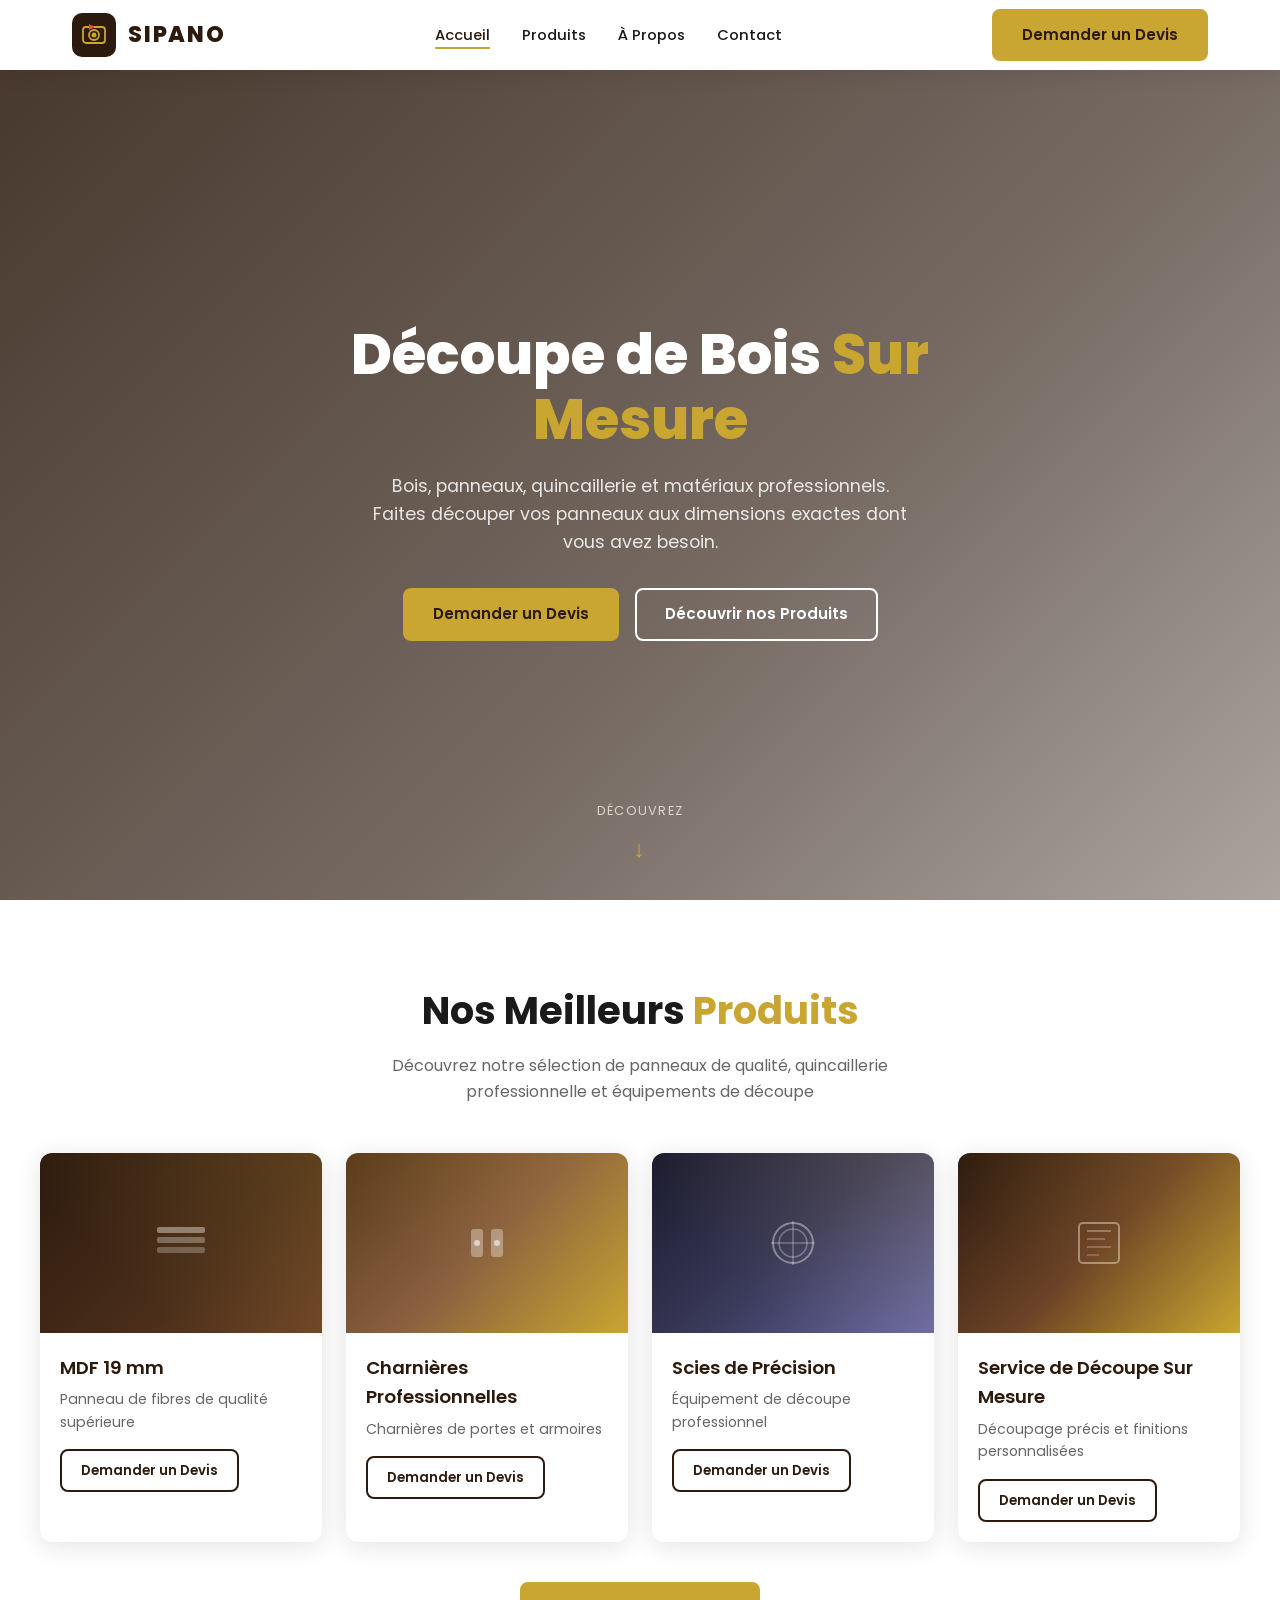
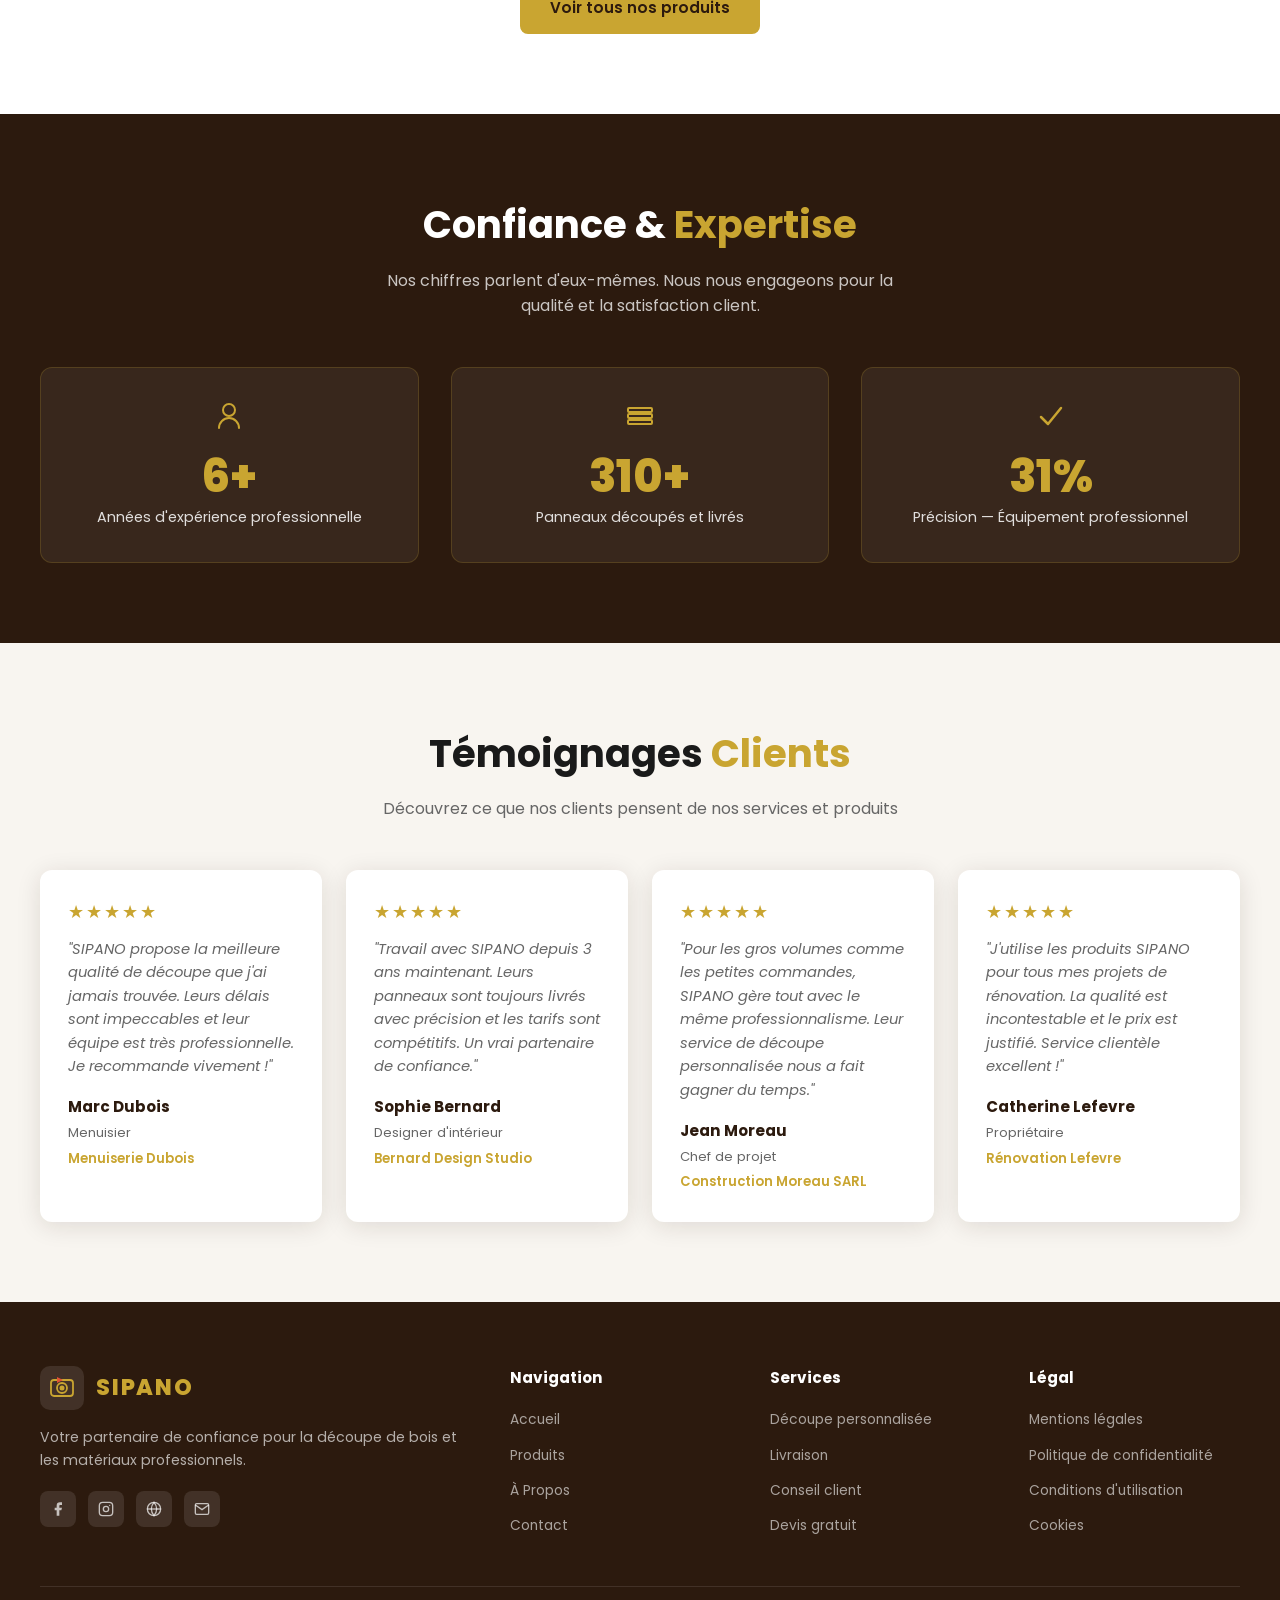
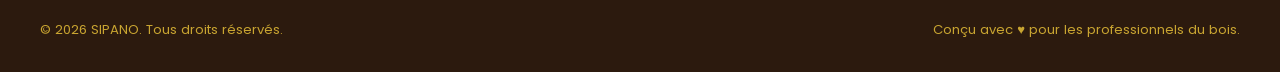
==== sipano/index.html @ 4ec8ea3b "feat(sipano): create full SIPANO website - index.html: hero, best products, stats counters, testimon" ====
<!DOCTYPE html>
<html lang="fr">
<head>
  <meta charset="UTF-8" />
  <meta name="viewport" content="width=device-width, initial-scale=1.0" />
  <title>SIPANO — Découpe de Bois Sur Mesure</title>
  <link rel="preconnect" href="https://fonts.googleapis.com" />
  <link href="https://fonts.googleapis.com/css2?family=Poppins:wght@400;500;600;700;800&display=swap" rel="stylesheet" />
  <link rel="stylesheet" href="css/style.css" />
</head>
<body>

<!-- ══ HEADER ══════════════════════════════════════════ -->
<header>
  <nav>
    <a href="index.html" class="logo">
      <div class="logo-mark">
        <svg class="logo-icon" viewBox="0 0 26 26" fill="none" xmlns="http://www.w3.org/2000/svg">
          <rect x="2" y="5" width="22" height="16" rx="3" stroke="#C9A531" stroke-width="1.8"/>
          <circle cx="13" cy="13" r="5" stroke="#C9A531" stroke-width="1.8"/>
          <circle cx="13" cy="13" r="2.5" fill="#C9A531"/>
          <polygon points="8,2 14,5 8,8" fill="#e05234"/>
        </svg>
      </div>
      <span class="logo-text">SIPANO</span>
    </a>

    <ul class="nav-links">
      <li><a href="index.html">Accueil</a></li>
      <li><a href="produits.html">Produits</a></li>
      <li><a href="a-propos.html">À Propos</a></li>
      <li><a href="contact.html">Contact</a></li>
    </ul>

    <a href="contact.html#devis" class="btn btn-gold nav-cta">Demander un Devis</a>

    <button class="hamburger" aria-label="Menu">
      <span></span><span></span><span></span>
    </button>
  </nav>
  <div class="mobile-nav">
    <a href="index.html">Accueil</a>
    <a href="produits.html">Produits</a>
    <a href="a-propos.html">À Propos</a>
    <a href="contact.html">Contact</a>
    <a href="contact.html#devis" class="btn btn-gold" style="margin-top:.5rem">Demander un Devis</a>
  </div>
</header>

<!-- ══ HERO ═════════════════════════════════════════════ -->
<section class="hero">
  <div class="hero-content fade-up">
    <h1>Découpe de Bois <span class="gold">Sur Mesure</span></h1>
    <p>Bois, panneaux, quincaillerie et matériaux professionnels.<br>Faites découper vos panneaux aux dimensions exactes dont vous avez besoin.</p>
    <div class="hero-btns">
      <a href="contact.html#devis" class="btn btn-gold">Demander un Devis</a>
      <a href="produits.html" class="btn btn-outline">Découvrir nos Produits</a>
    </div>
  </div>
  <div class="scroll-indicator">
    <span>Découvrez</span>
    <span class="scroll-arrow">↓</span>
  </div>
</section>

<!-- ══ NOS MEILLEURS PRODUITS ════════════════════════════ -->
<section style="background:var(--white)">
  <div class="container">
    <div class="section-header fade-up">
      <h2>Nos Meilleurs <span class="gold">Produits</span></h2>
      <p>Découvrez notre sélection de panneaux de qualité, quincaillerie professionnelle et équipements de découpe</p>
    </div>

    <div class="products-grid">
      <!-- Card 1 -->
      <div class="product-card fade-up">
        <div class="product-img">
          <svg viewBox="0 0 64 64" fill="none"><rect x="8" y="16" width="48" height="6" rx="2" fill="rgba(255,255,255,.4)"/><rect x="8" y="26" width="48" height="6" rx="2" fill="rgba(255,255,255,.3)"/><rect x="8" y="36" width="48" height="6" rx="2" fill="rgba(255,255,255,.25)"/></svg>
        </div>
        <div class="product-info">
          <h3>MDF 19 mm</h3>
          <p>Panneau de fibres de qualité supérieure</p>
          <a href="contact.html#devis" class="btn btn-outline-brown">Demander un Devis</a>
        </div>
      </div>

      <!-- Card 2 -->
      <div class="product-card fade-up">
        <div class="product-img" style="background:linear-gradient(135deg,#5a3a1a,#8a6040,#c9a531);">
          <svg viewBox="0 0 64 64" fill="none"><rect x="16" y="18" width="12" height="28" rx="3" fill="rgba(255,255,255,.35)"/><rect x="36" y="18" width="12" height="28" rx="3" fill="rgba(255,255,255,.35)"/><circle cx="22" cy="32" r="3" fill="rgba(255,255,255,.6)"/><circle cx="42" cy="32" r="3" fill="rgba(255,255,255,.6)"/></svg>
        </div>
        <div class="product-info">
          <h3>Charnières Professionnelles</h3>
          <p>Charnières de portes et armoires</p>
          <a href="contact.html#devis" class="btn btn-outline-brown">Demander un Devis</a>
        </div>
      </div>

      <!-- Card 3 -->
      <div class="product-card fade-up">
        <div class="product-img" style="background:linear-gradient(135deg,#1a1a2e,#3a3a5a,#6a6aaa);">
          <svg viewBox="0 0 64 64" fill="none"><circle cx="32" cy="32" r="20" stroke="rgba(255,255,255,.4)" stroke-width="2"/><circle cx="32" cy="32" r="14" stroke="rgba(255,255,255,.3)" stroke-width="1.5"/><line x1="32" y1="10" x2="32" y2="54" stroke="rgba(255,255,255,.3)" stroke-width="1.5"/><line x1="10" y1="32" x2="54" y2="32" stroke="rgba(255,255,255,.3)" stroke-width="1.5"/></svg>
        </div>
        <div class="product-info">
          <h3>Scies de Précision</h3>
          <p>Équipement de découpe professionnel</p>
          <a href="contact.html#devis" class="btn btn-outline-brown">Demander un Devis</a>
        </div>
      </div>

      <!-- Card 4 -->
      <div class="product-card fade-up">
        <div class="product-img" style="background:linear-gradient(135deg,#2C1A0E,#6B4226,#C9A531);">
          <svg viewBox="0 0 64 64" fill="none"><rect x="12" y="12" width="40" height="40" rx="4" stroke="rgba(255,255,255,.4)" stroke-width="2"/><line x1="20" y1="20" x2="44" y2="20" stroke="rgba(255,255,255,.4)" stroke-width="1.5"/><line x1="20" y1="28" x2="38" y2="28" stroke="rgba(255,255,255,.3)" stroke-width="1.5"/><line x1="20" y1="36" x2="44" y2="36" stroke="rgba(255,255,255,.3)" stroke-width="1.5"/><line x1="20" y1="44" x2="32" y2="44" stroke="rgba(255,255,255,.25)" stroke-width="1.5"/></svg>
        </div>
        <div class="product-info">
          <h3>Service de Découpe Sur Mesure</h3>
          <p>Découpage précis et finitions personnalisées</p>
          <a href="contact.html#devis" class="btn btn-outline-brown">Demander un Devis</a>
        </div>
      </div>
    </div>

    <div style="text-align:center;margin-top:2.5rem" class="fade-up">
      <a href="produits.html" class="btn btn-gold">Voir tous nos produits</a>
    </div>
  </div>
</section>

<!-- ══ CONFIANCE & EXPERTISE ════════════════════════════ -->
<section class="stats-section">
  <div class="container">
    <div class="section-header fade-up">
      <h2>Confiance &amp; <span class="gold">Expertise</span></h2>
      <p>Nos chiffres parlent d'eux-mêmes. Nous nous engageons pour la qualité et la satisfaction client.</p>
    </div>
    <div class="stats-grid">
      <div class="stat-card fade-up">
        <div class="stat-icon">
          <svg width="32" height="32" viewBox="0 0 32 32" fill="none"><circle cx="16" cy="10" r="6" stroke="currentColor" stroke-width="2"/><path d="M6 28c0-5.523 4.477-10 10-10s10 4.477 10 10" stroke="currentColor" stroke-width="2" stroke-linecap="round"/></svg>
        </div>
        <div class="stat-number" data-target="20" data-suffix="+">0+</div>
        <div class="stat-label">Années d'expérience professionnelle</div>
      </div>
      <div class="stat-card fade-up">
        <div class="stat-icon">
          <svg width="32" height="32" viewBox="0 0 32 32" fill="none"><rect x="4" y="8" width="24" height="4" rx="1" stroke="currentColor" stroke-width="2"/><rect x="4" y="14" width="24" height="4" rx="1" stroke="currentColor" stroke-width="2"/><rect x="4" y="20" width="24" height="4" rx="1" stroke="currentColor" stroke-width="2"/></svg>
        </div>
        <div class="stat-number" data-target="1000" data-suffix="+">0+</div>
        <div class="stat-label">Panneaux découpés et livrés</div>
      </div>
      <div class="stat-card fade-up">
        <div class="stat-icon">
          <svg width="32" height="32" viewBox="0 0 32 32" fill="none"><polyline points="6,17 13,24 26,8" stroke="currentColor" stroke-width="2.5" stroke-linecap="round" stroke-linejoin="round"/></svg>
        </div>
        <div class="stat-number" data-target="100" data-suffix="%">0%</div>
        <div class="stat-label">Précision — Équipement professionnel</div>
      </div>
    </div>
  </div>
</section>

<!-- ══ TÉMOIGNAGES ══════════════════════════════════════ -->
<section class="testimonials-section">
  <div class="container">
    <div class="section-header fade-up">
      <h2>Témoignages <span class="gold">Clients</span></h2>
      <p>Découvrez ce que nos clients pensent de nos services et produits</p>
    </div>
    <div class="testimonials-grid">
      <div class="testimonial-card fade-up">
        <div class="stars">★★★★★</div>
        <blockquote>"SIPANO propose la meilleure qualité de découpe que j'ai jamais trouvée. Leurs délais sont impeccables et leur équipe est très professionnelle. Je recommande vivement !"</blockquote>
        <div class="testimonial-author">
          <strong>Marc Dubois</strong>
          <span>Menuisier</span><br>
          <a href="#">Menuiserie Dubois</a>
        </div>
      </div>
      <div class="testimonial-card fade-up">
        <div class="stars">★★★★★</div>
        <blockquote>"Travail avec SIPANO depuis 3 ans maintenant. Leurs panneaux sont toujours livrés avec précision et les tarifs sont compétitifs. Un vrai partenaire de confiance."</blockquote>
        <div class="testimonial-author">
          <strong>Sophie Bernard</strong>
          <span>Designer d'intérieur</span><br>
          <a href="#">Bernard Design Studio</a>
        </div>
      </div>
      <div class="testimonial-card fade-up">
        <div class="stars">★★★★★</div>
        <blockquote>"Pour les gros volumes comme les petites commandes, SIPANO gère tout avec le même professionnalisme. Leur service de découpe personnalisée nous a fait gagner du temps."</blockquote>
        <div class="testimonial-author">
          <strong>Jean Moreau</strong>
          <span>Chef de projet</span><br>
          <a href="#">Construction Moreau SARL</a>
        </div>
      </div>
      <div class="testimonial-card fade-up">
        <div class="stars">★★★★★</div>
        <blockquote>"J'utilise les produits SIPANO pour tous mes projets de rénovation. La qualité est incontestable et le prix est justifié. Service clientèle excellent !"</blockquote>
        <div class="testimonial-author">
          <strong>Catherine Lefevre</strong>
          <span>Propriétaire</span><br>
          <a href="#">Rénovation Lefevre</a>
        </div>
      </div>
    </div>
  </div>
</section>

<!-- ══ FOOTER ════════════════════════════════════════════ -->
<footer>
  <div class="footer-grid">
    <div class="footer-brand">
      <a href="index.html" class="logo">
        <div class="logo-mark">
          <svg class="logo-icon" viewBox="0 0 26 26" fill="none"><rect x="2" y="5" width="22" height="16" rx="3" stroke="#C9A531" stroke-width="1.8"/><circle cx="13" cy="13" r="5" stroke="#C9A531" stroke-width="1.8"/><circle cx="13" cy="13" r="2.5" fill="#C9A531"/><polygon points="8,2 14,5 8,8" fill="#e05234"/></svg>
        </div>
        <span class="logo-text">SIPANO</span>
      </a>
      <p>Votre partenaire de confiance pour la découpe de bois et les matériaux professionnels.</p>
      <div class="footer-social">
        <a href="#" aria-label="Facebook">
          <svg width="16" height="16" viewBox="0 0 24 24" fill="currentColor"><path d="M18 2h-3a5 5 0 00-5 5v3H7v4h3v8h4v-8h3l1-4h-4V7a1 1 0 011-1h3z"/></svg>
        </a>
        <a href="#" aria-label="Instagram">
          <svg width="16" height="16" viewBox="0 0 24 24" fill="none" stroke="currentColor" stroke-width="2"><rect x="2" y="2" width="20" height="20" rx="5"/><circle cx="12" cy="12" r="4"/><circle cx="17.5" cy="6.5" r="1" fill="currentColor" stroke="none"/></svg>
        </a>
        <a href="#" aria-label="Site web">
          <svg width="16" height="16" viewBox="0 0 24 24" fill="none" stroke="currentColor" stroke-width="2"><circle cx="12" cy="12" r="10"/><line x1="2" y1="12" x2="22" y2="12"/><path d="M12 2a15.3 15.3 0 014 10 15.3 15.3 0 01-4 10 15.3 15.3 0 01-4-10 15.3 15.3 0 014-10z"/></svg>
        </a>
        <a href="mailto:contact@sipano.fr" aria-label="Email">
          <svg width="16" height="16" viewBox="0 0 24 24" fill="none" stroke="currentColor" stroke-width="2"><path d="M4 4h16c1.1 0 2 .9 2 2v12c0 1.1-.9 2-2 2H4c-1.1 0-2-.9-2-2V6c0-1.1.9-2 2-2z"/><polyline points="22,6 12,13 2,6"/></svg>
        </a>
      </div>
    </div>
    <div class="footer-col">
      <h4>Navigation</h4>
      <ul>
        <li><a href="index.html">Accueil</a></li>
        <li><a href="produits.html">Produits</a></li>
        <li><a href="a-propos.html">À Propos</a></li>
        <li><a href="contact.html">Contact</a></li>
      </ul>
    </div>
    <div class="footer-col">
      <h4>Services</h4>
      <ul>
        <li><a href="contact.html#devis">Découpe personnalisée</a></li>
        <li><a href="#">Livraison</a></li>
        <li><a href="#">Conseil client</a></li>
        <li><a href="contact.html#devis">Devis gratuit</a></li>
      </ul>
    </div>
    <div class="footer-col">
      <h4>Légal</h4>
      <ul>
        <li><a href="#">Mentions légales</a></li>
        <li><a href="#">Politique de confidentialité</a></li>
        <li><a href="#">Conditions d'utilisation</a></li>
        <li><a href="#">Cookies</a></li>
      </ul>
    </div>
  </div>
  <div class="footer-bottom">
    <span>© 2026 SIPANO. Tous droits réservés.</span>
    <span>Conçu avec <span style="color:var(--gold)">♥</span> pour les professionnels du bois.</span>
  </div>
</footer>

<script src="js/main.js"></script>
</body>
</html>
---- sipano/css/style.css ----
/* ============================================================
   SIPANO — Feuille de style principale
   Couleurs : brun #2C1A0E | or #C9A531 | blanc #FFF | clair #F8F5F0
   ============================================================ */

:root {
  --brown:      #2C1A0E;
  --brown-mid:  #4A2E1A;
  --brown-light:#6B4226;
  --gold:       #C9A531;
  --gold-light: #E2BD55;
  --white:      #FFFFFF;
  --light:      #F8F5F0;
  --gray:       #E8E0D8;
  --text:       #1A1A1A;
  --text-muted: #666;
  --shadow:     0 4px 24px rgba(44,26,14,.12);
  --shadow-hover: 0 12px 40px rgba(44,26,14,.22);
  --radius:     12px;
  --transition: .3s ease;
}

*, *::before, *::after { box-sizing: border-box; margin: 0; padding: 0; }

html { scroll-behavior: smooth; font-size: 16px; }

body {
  font-family: 'Poppins', sans-serif;
  color: var(--text);
  background: var(--white);
  line-height: 1.6;
  overflow-x: hidden;
}

img { max-width: 100%; display: block; }
a  { text-decoration: none; color: inherit; }
ul { list-style: none; }

/* ── TYPOGRAPHY ─────────────────────────────────────────── */
h1 { font-size: clamp(2rem, 5vw, 3.5rem); font-weight: 800; line-height: 1.15; }
h2 { font-size: clamp(1.6rem, 3.5vw, 2.4rem); font-weight: 700; }
h3 { font-size: 1.15rem; font-weight: 600; }
p  { color: var(--text-muted); }

.gold { color: var(--gold); }

/* ── SCROLL ANIMATIONS ──────────────────────────────────── */
.fade-up {
  opacity: 0;
  transform: translateY(40px);
  transition: opacity .7s ease, transform .7s ease;
}
.fade-up.visible {
  opacity: 1;
  transform: translateY(0);
}
.fade-up:nth-child(2) { transition-delay: .1s; }
.fade-up:nth-child(3) { transition-delay: .2s; }
.fade-up:nth-child(4) { transition-delay: .3s; }
.fade-up:nth-child(5) { transition-delay: .4s; }

/* ── BUTTONS ────────────────────────────────────────────── */
.btn {
  display: inline-flex;
  align-items: center;
  gap: .5rem;
  padding: .75rem 1.75rem;
  border-radius: 8px;
  font-weight: 600;
  font-size: .95rem;
  cursor: pointer;
  border: 2px solid transparent;
  transition: all var(--transition);
  font-family: inherit;
}

.btn-gold {
  background: var(--gold);
  color: var(--brown);
  border-color: var(--gold);
}
.btn-gold:hover {
  background: var(--gold-light);
  border-color: var(--gold-light);
  transform: translateY(-2px);
  box-shadow: 0 6px 20px rgba(201,165,49,.4);
}

.btn-outline {
  background: transparent;
  color: var(--white);
  border-color: var(--white);
}
.btn-outline:hover {
  background: var(--white);
  color: var(--brown);
  transform: translateY(-2px);
}

.btn-outline-brown {
  background: transparent;
  color: var(--brown);
  border-color: var(--brown);
}
.btn-outline-brown:hover {
  background: var(--brown);
  color: var(--white);
  transform: translateY(-2px);
}

/* ── HEADER / NAV ───────────────────────────────────────── */
header {
  position: fixed;
  top: 0; left: 0; right: 0;
  z-index: 1000;
  background: var(--white);
  box-shadow: 0 2px 20px rgba(44,26,14,.1);
  transition: box-shadow var(--transition);
}

nav {
  max-width: 1200px;
  margin: 0 auto;
  padding: 0 2rem;
  height: 70px;
  display: flex;
  align-items: center;
  justify-content: space-between;
}

/* LOGO */
.logo {
  display: flex;
  align-items: center;
  gap: .75rem;
  flex-shrink: 0;
}

.logo-mark {
  background: var(--brown);
  border-radius: 10px;
  width: 44px;
  height: 44px;
  display: flex;
  align-items: center;
  justify-content: center;
  flex-shrink: 0;
}

.logo-icon {
  width: 26px;
  height: 26px;
}

.logo-text {
  font-size: 1.4rem;
  font-weight: 800;
  letter-spacing: .08em;
  color: var(--brown);
  font-family: 'Poppins', sans-serif;
}

/* NAV LINKS */
.nav-links {
  display: flex;
  gap: 2rem;
  align-items: center;
}
.nav-links a {
  font-weight: 500;
  font-size: .92rem;
  color: var(--text);
  position: relative;
  transition: color var(--transition);
}
.nav-links a::after {
  content: '';
  position: absolute;
  bottom: -4px; left: 0;
  width: 0; height: 2px;
  background: var(--gold);
  transition: width var(--transition);
}
.nav-links a:hover,
.nav-links a.active { color: var(--brown); }
.nav-links a:hover::after,
.nav-links a.active::after { width: 100%; }

.nav-cta { flex-shrink: 0; }

/* HAMBURGER */
.hamburger {
  display: none;
  flex-direction: column;
  gap: 5px;
  cursor: pointer;
  padding: 4px;
  background: none;
  border: none;
}
.hamburger span {
  display: block;
  width: 24px;
  height: 2px;
  background: var(--brown);
  border-radius: 2px;
  transition: all var(--transition);
}
.hamburger.open span:nth-child(1) { transform: rotate(45deg) translate(5px,5px); }
.hamburger.open span:nth-child(2) { opacity: 0; }
.hamburger.open span:nth-child(3) { transform: rotate(-45deg) translate(5px,-5px); }

.mobile-nav {
  display: none;
  flex-direction: column;
  background: var(--white);
  padding: 1.5rem 2rem;
  border-top: 1px solid var(--gray);
  gap: 1rem;
}
.mobile-nav.open { display: flex; }
.mobile-nav a {
  font-weight: 500;
  padding: .5rem 0;
  border-bottom: 1px solid var(--gray);
  color: var(--text);
}

/* ── HERO ───────────────────────────────────────────────── */
.hero {
  min-height: 100vh;
  background:
    linear-gradient(135deg, rgba(44,26,14,.88) 0%, rgba(44,26,14,.65) 60%, rgba(44,26,14,.4) 100%),
    url('https://images.unsplash.com/photo-1504148455328-c376907d081c?w=1600') center/cover no-repeat;
  display: flex;
  flex-direction: column;
  align-items: center;
  justify-content: center;
  text-align: center;
  padding: 8rem 2rem 4rem;
  position: relative;
}

.hero-content { max-width: 720px; }
.hero-content h1 { color: var(--white); margin-bottom: 1.25rem; }
.hero-content p  { color: rgba(255,255,255,.85); font-size: 1.1rem; max-width: 560px; margin: 0 auto 2rem; }

.hero-btns {
  display: flex;
  gap: 1rem;
  justify-content: center;
  flex-wrap: wrap;
}

.scroll-indicator {
  position: absolute;
  bottom: 2rem;
  left: 50%;
  transform: translateX(-50%);
  display: flex;
  flex-direction: column;
  align-items: center;
  gap: .5rem;
  color: rgba(255,255,255,.7);
  font-size: .8rem;
  letter-spacing: .1em;
  text-transform: uppercase;
}
.scroll-arrow {
  animation: bounce 1.8s infinite;
  font-size: 1.5rem;
  color: var(--gold);
}
@keyframes bounce {
  0%,100% { transform: translateY(0); }
  50%      { transform: translateY(8px); }
}

/* ── SECTIONS ───────────────────────────────────────────── */
section { padding: 5rem 2rem; }

.container { max-width: 1200px; margin: 0 auto; }

.section-header { text-align: center; margin-bottom: 3rem; }
.section-header p { max-width: 560px; margin: .75rem auto 0; font-size: 1rem; }

/* ── PRODUCT CARDS ──────────────────────────────────────── */
.products-grid {
  display: grid;
  grid-template-columns: repeat(auto-fill, minmax(240px, 1fr));
  gap: 1.5rem;
}

.product-card {
  background: var(--white);
  border-radius: var(--radius);
  overflow: hidden;
  box-shadow: var(--shadow);
  transition: transform var(--transition), box-shadow var(--transition);
  cursor: pointer;
}
.product-card:hover {
  transform: translateY(-6px);
  box-shadow: var(--shadow-hover);
}

.product-img {
  height: 180px;
  background: linear-gradient(135deg, var(--brown) 0%, var(--brown-mid) 60%, var(--brown-light) 100%);
  display: flex;
  align-items: center;
  justify-content: center;
  position: relative;
  overflow: hidden;
}
.product-img::after {
  content: '';
  position: absolute;
  inset: 0;
  background: linear-gradient(45deg, transparent 30%, rgba(201,165,49,.15) 100%);
}
.product-img svg { color: rgba(255,255,255,.3); width: 64px; height: 64px; }

.product-info { padding: 1.25rem; }
.product-info h3 { margin-bottom: .4rem; color: var(--brown); }
.product-info p  { font-size: .88rem; margin-bottom: 1rem; }
.product-info .btn { font-size: .83rem; padding: .55rem 1.2rem; }

/* ── STATS SECTION ──────────────────────────────────────── */
.stats-section {
  background: var(--brown);
  color: var(--white);
}
.stats-section .section-header h2 { color: var(--white); }
.stats-section .section-header p  { color: rgba(255,255,255,.75); }

.stats-grid {
  display: grid;
  grid-template-columns: repeat(auto-fit, minmax(200px, 1fr));
  gap: 2rem;
  margin-top: 3rem;
}

.stat-card {
  text-align: center;
  padding: 2rem 1.5rem;
  background: rgba(255,255,255,.06);
  border-radius: var(--radius);
  border: 1px solid rgba(201,165,49,.2);
  transition: background var(--transition), transform var(--transition);
}
.stat-card:hover {
  background: rgba(201,165,49,.12);
  transform: translateY(-4px);
}
.stat-icon { color: var(--gold); margin-bottom: 1rem; }
.stat-number {
  font-size: 2.8rem;
  font-weight: 800;
  color: var(--gold);
  line-height: 1;
}
.stat-label { color: rgba(255,255,255,.85); font-size: .9rem; margin-top: .4rem; }

/* ── TESTIMONIALS ───────────────────────────────────────── */
.testimonials-section { background: var(--light); }

.testimonials-grid {
  display: grid;
  grid-template-columns: repeat(auto-fit, minmax(280px, 1fr));
  gap: 1.5rem;
}

.testimonial-card {
  background: var(--white);
  border-radius: var(--radius);
  padding: 1.75rem;
  box-shadow: var(--shadow);
  transition: transform var(--transition), box-shadow var(--transition);
}
.testimonial-card:hover {
  transform: translateY(-4px);
  box-shadow: var(--shadow-hover);
}
.stars { color: var(--gold); font-size: 1.1rem; margin-bottom: .75rem; letter-spacing: 2px; }
.testimonial-card blockquote { font-size: .92rem; font-style: italic; color: var(--text-muted); margin-bottom: 1rem; }
.testimonial-author strong { display: block; color: var(--brown); font-size: .95rem; }
.testimonial-author span { font-size: .82rem; color: var(--text-muted); }
.testimonial-author a { color: var(--gold); font-size: .82rem; font-weight: 600; }

/* ── FOOTER ─────────────────────────────────────────────── */
footer {
  background: var(--brown);
  color: rgba(255,255,255,.8);
  padding: 4rem 2rem 2rem;
}
.footer-grid {
  max-width: 1200px;
  margin: 0 auto;
  display: grid;
  grid-template-columns: 2fr 1fr 1fr 1fr;
  gap: 3rem;
  padding-bottom: 3rem;
  border-bottom: 1px solid rgba(255,255,255,.1);
}
.footer-brand .logo { margin-bottom: 1rem; }
.footer-brand .logo-text { color: var(--gold); }
.footer-brand .logo-mark { background: rgba(255,255,255,.1); }
.footer-brand p { font-size: .88rem; color: rgba(255,255,255,.65); }
.footer-social { display: flex; gap: .75rem; margin-top: 1.25rem; }
.footer-social a {
  width: 36px; height: 36px;
  background: rgba(255,255,255,.1);
  border-radius: 8px;
  display: flex; align-items: center; justify-content: center;
  color: rgba(255,255,255,.7);
  font-size: .9rem;
  transition: background var(--transition), color var(--transition);
}
.footer-social a:hover { background: var(--gold); color: var(--brown); }

.footer-col h4 { color: var(--white); font-size: .95rem; margin-bottom: 1rem; }
.footer-col ul { display: flex; flex-direction: column; gap: .6rem; }
.footer-col a { font-size: .86rem; color: rgba(255,255,255,.6); transition: color var(--transition); }
.footer-col a:hover { color: var(--gold); }

.footer-bottom {
  max-width: 1200px;
  margin: 2rem auto 0;
  display: flex;
  justify-content: space-between;
  align-items: center;
  font-size: .82rem;
  color: rgba(255,255,255,.4);
  flex-wrap: wrap;
  gap: .5rem;
}
.footer-bottom span { color: var(--gold); }

/* ── HERO PAGES INTERNES ────────────────────────────────── */
.page-hero {
  background:
    linear-gradient(135deg, rgba(44,26,14,.92) 0%, rgba(44,26,14,.7) 100%),
    url('https://images.unsplash.com/photo-1504148455328-c376907d081c?w=1200') center/cover;
  padding: 8rem 2rem 4rem;
  text-align: center;
  color: var(--white);
}
.page-hero h1 { color: var(--white); margin-bottom: .75rem; }
.page-hero p  { color: rgba(255,255,255,.8); font-size: 1rem; max-width: 560px; margin: 0 auto; }

/* ── FILTER TABS ────────────────────────────────────────── */
.filter-tabs {
  display: flex;
  gap: .75rem;
  flex-wrap: wrap;
  margin-bottom: 2.5rem;
}
.filter-tab {
  padding: .6rem 1.4rem;
  border-radius: 30px;
  border: 2px solid var(--gray);
  background: var(--white);
  font-weight: 600;
  font-size: .88rem;
  cursor: pointer;
  transition: all var(--transition);
  font-family: inherit;
  color: var(--text);
}
.filter-tab:hover { border-color: var(--gold); color: var(--gold); }
.filter-tab.active { background: var(--gold); border-color: var(--gold); color: var(--brown); }

/* ── À PROPOS ───────────────────────────────────────────── */
.about-grid {
  display: grid;
  grid-template-columns: 1fr 1fr;
  gap: 4rem;
  align-items: start;
}
.about-grid p { margin-bottom: 1rem; }
.values-list { display: flex; flex-direction: column; gap: 1rem; }
.value-item { display: flex; gap: 1rem; align-items: flex-start; }
.value-check {
  width: 24px; height: 24px;
  background: var(--gold);
  border-radius: 50%;
  display: flex; align-items: center; justify-content: center;
  flex-shrink: 0;
  margin-top: .15rem;
  font-size: .75rem;
  color: var(--brown);
  font-weight: 800;
}
.value-item strong { display: block; color: var(--brown); }
.value-item p { font-size: .88rem; margin: 0; }

/* ── CONTACT ────────────────────────────────────────────── */
.info-cards {
  display: grid;
  grid-template-columns: repeat(auto-fit, minmax(200px, 1fr));
  gap: 1.5rem;
  margin-bottom: 3rem;
}
.info-card {
  background: var(--white);
  border-radius: var(--radius);
  padding: 1.75rem;
  box-shadow: var(--shadow);
  text-align: center;
  transition: transform var(--transition), box-shadow var(--transition);
}
.info-card:hover { transform: translateY(-4px); box-shadow: var(--shadow-hover); }
.info-icon {
  width: 48px; height: 48px;
  background: rgba(201,165,49,.1);
  border-radius: 12px;
  display: flex; align-items: center; justify-content: center;
  margin: 0 auto 1rem;
  color: var(--gold);
}
.info-card h3 { color: var(--brown); margin-bottom: .5rem; }
.info-card p { font-size: .88rem; }

.map-container {
  border-radius: var(--radius);
  overflow: hidden;
  box-shadow: var(--shadow);
  margin-bottom: 3rem;
  height: 380px;
}
.map-container iframe { width: 100%; height: 100%; border: 0; }

/* ── CONFIGURATEUR ──────────────────────────────────────── */
.configurateur {
  background: var(--light);
  border-radius: var(--radius);
  padding: 2.5rem;
  box-shadow: var(--shadow);
  max-width: 720px;
  margin: 0 auto;
}

.steps-indicator {
  display: flex;
  justify-content: center;
  gap: 0;
  margin-bottom: 2.5rem;
  position: relative;
}
.steps-indicator::before {
  content: '';
  position: absolute;
  top: 18px;
  left: 15%;
  right: 15%;
  height: 2px;
  background: var(--gray);
  z-index: 0;
}
.step-dot {
  display: flex;
  flex-direction: column;
  align-items: center;
  gap: .5rem;
  flex: 1;
  position: relative;
  z-index: 1;
}
.step-num {
  width: 36px; height: 36px;
  border-radius: 50%;
  background: var(--gray);
  color: var(--text-muted);
  font-weight: 700;
  font-size: .9rem;
  display: flex; align-items: center; justify-content: center;
  transition: all var(--transition);
}
.step-dot.active .step-num { background: var(--gold); color: var(--brown); }
.step-dot.done .step-num   { background: var(--brown); color: var(--white); }
.step-label { font-size: .78rem; color: var(--text-muted); }
.step-dot.active .step-label { color: var(--gold); font-weight: 600; }

.step-content { display: none; }
.step-content.active { display: block; animation: fadeIn .3s ease; }

@keyframes fadeIn { from { opacity:0; transform:translateY(10px); } to { opacity:1; transform:none; } }

.step-title { font-weight: 700; color: var(--brown); margin-bottom: 1.25rem; font-size: 1rem; }

.panel-grid {
  display: grid;
  grid-template-columns: 1fr 1fr;
  gap: .75rem;
  margin-bottom: 1.5rem;
}
.panel-option {
  padding: .85rem 1rem;
  border: 2px solid var(--gray);
  border-radius: 8px;
  cursor: pointer;
  font-weight: 500;
  font-size: .9rem;
  text-align: center;
  transition: all var(--transition);
  background: var(--white);
}
.panel-option:hover { border-color: var(--gold); color: var(--gold); }
.panel-option.selected { border-color: var(--gold); background: rgba(201,165,49,.1); color: var(--brown); font-weight: 700; }

.form-group { margin-bottom: 1.25rem; }
.form-group label { display: block; font-weight: 600; font-size: .88rem; color: var(--brown); margin-bottom: .4rem; }
.form-group input, .form-group select {
  width: 100%;
  padding: .75rem 1rem;
  border: 2px solid var(--gray);
  border-radius: 8px;
  font-family: inherit;
  font-size: .92rem;
  transition: border-color var(--transition);
  background: var(--white);
}
.form-group input:focus, .form-group select:focus {
  outline: none;
  border-color: var(--gold);
}
.form-row { display: grid; grid-template-columns: 1fr 1fr 1fr; gap: 1rem; }

.add-piece-btn {
  display: flex; align-items: center; gap: .5rem;
  background: none; border: 2px dashed var(--gold);
  color: var(--gold); font-weight: 600; font-size: .88rem;
  padding: .6rem 1.2rem; border-radius: 8px; cursor: pointer;
  margin-bottom: 1.5rem; font-family: inherit;
  transition: all var(--transition);
}
.add-piece-btn:hover { background: rgba(201,165,49,.1); }

.step-nav {
  display: flex;
  justify-content: space-between;
  margin-top: 1.5rem;
}

.summary-box {
  background: var(--white);
  border-radius: 8px;
  padding: 1.25rem;
  border: 1px solid var(--gray);
  margin-bottom: 1.5rem;
}
.summary-box h4 { color: var(--brown); margin-bottom: .75rem; }
.summary-row { display: flex; justify-content: space-between; padding: .4rem 0; border-bottom: 1px solid var(--gray); font-size: .88rem; }
.summary-row:last-child { border: none; }

/* ── RESPONSIVE ─────────────────────────────────────────── */
@media (max-width: 900px) {
  .footer-grid { grid-template-columns: 1fr 1fr; }
  .about-grid  { grid-template-columns: 1fr; gap: 2rem; }
}

@media (max-width: 640px) {
  .nav-links, .nav-cta { display: none; }
  .hamburger { display: flex; }
  .footer-grid { grid-template-columns: 1fr; gap: 2rem; }
  .panel-grid { grid-template-columns: 1fr; }
  .form-row   { grid-template-columns: 1fr; }
  .hero-btns  { flex-direction: column; align-items: center; }
  .stats-grid { grid-template-columns: 1fr 1fr; }
}

@media (max-width: 400px) {
  .stats-grid { grid-template-columns: 1fr; }
}
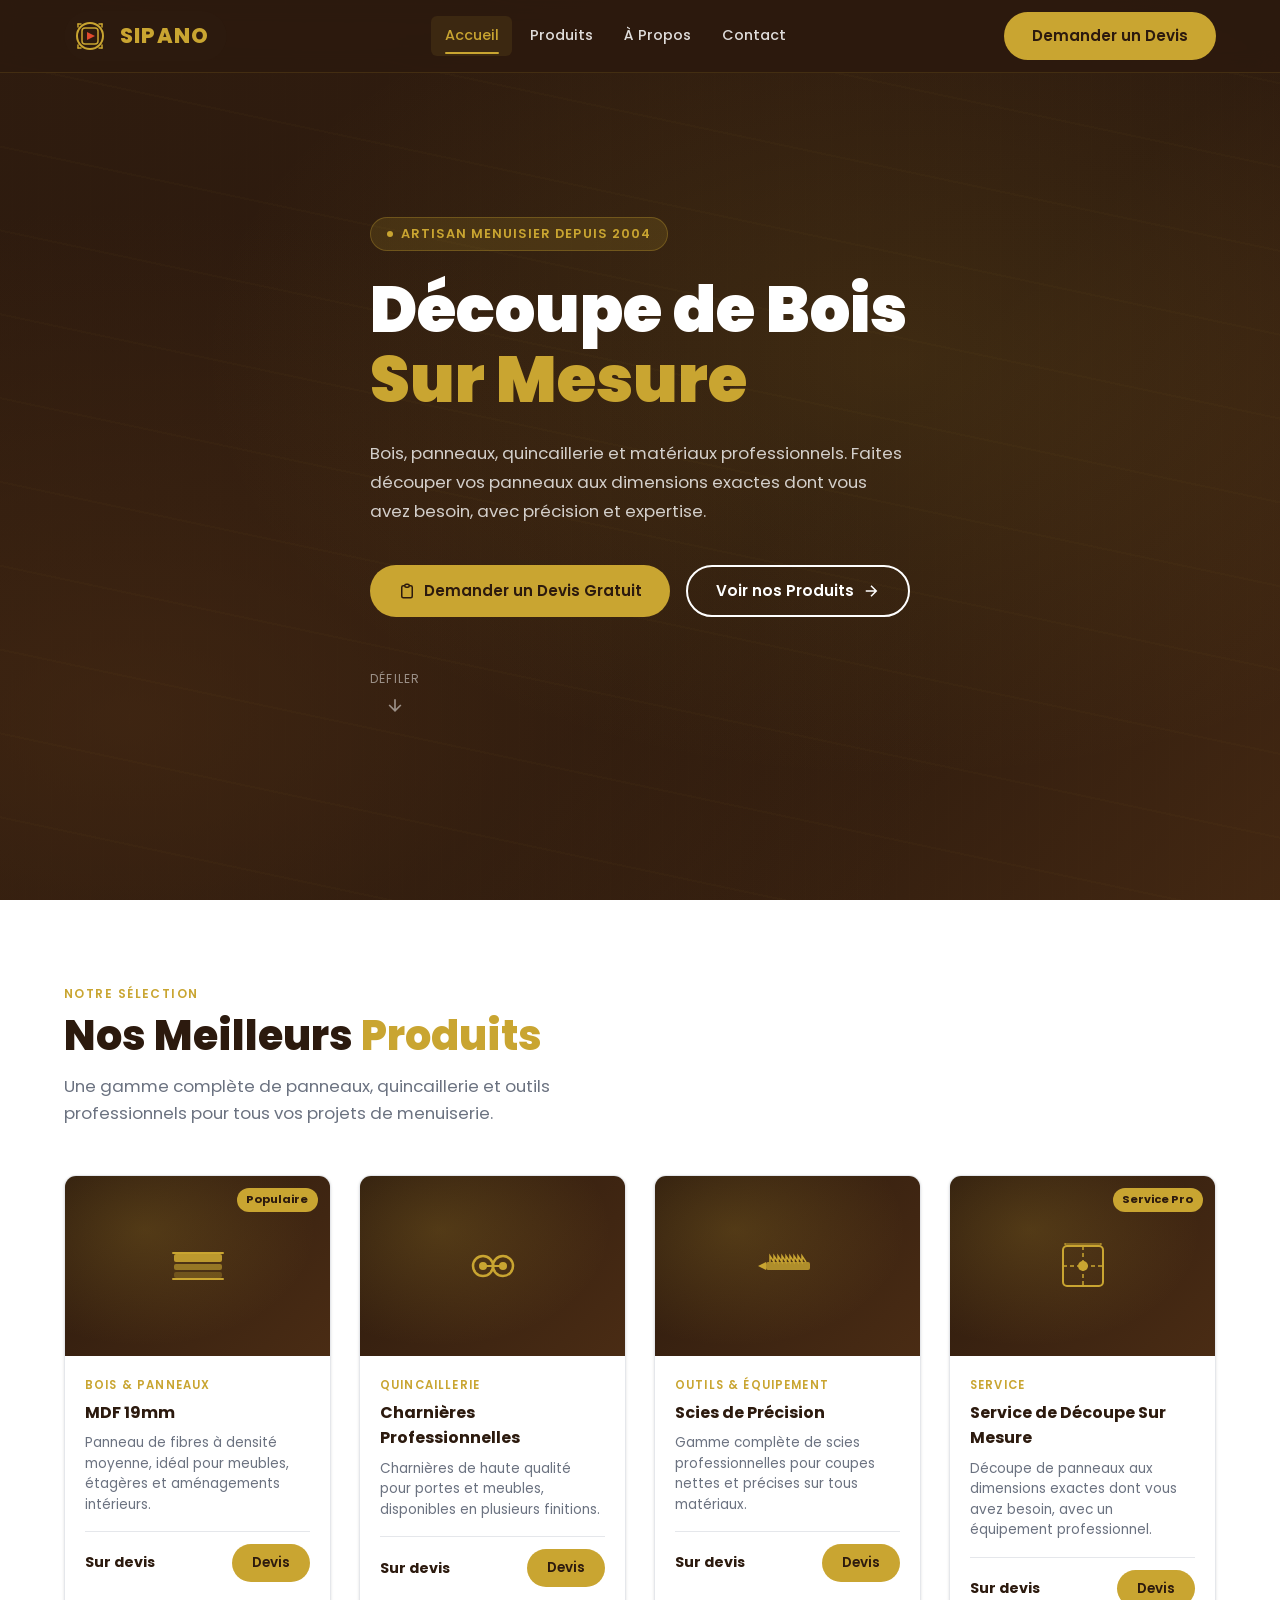
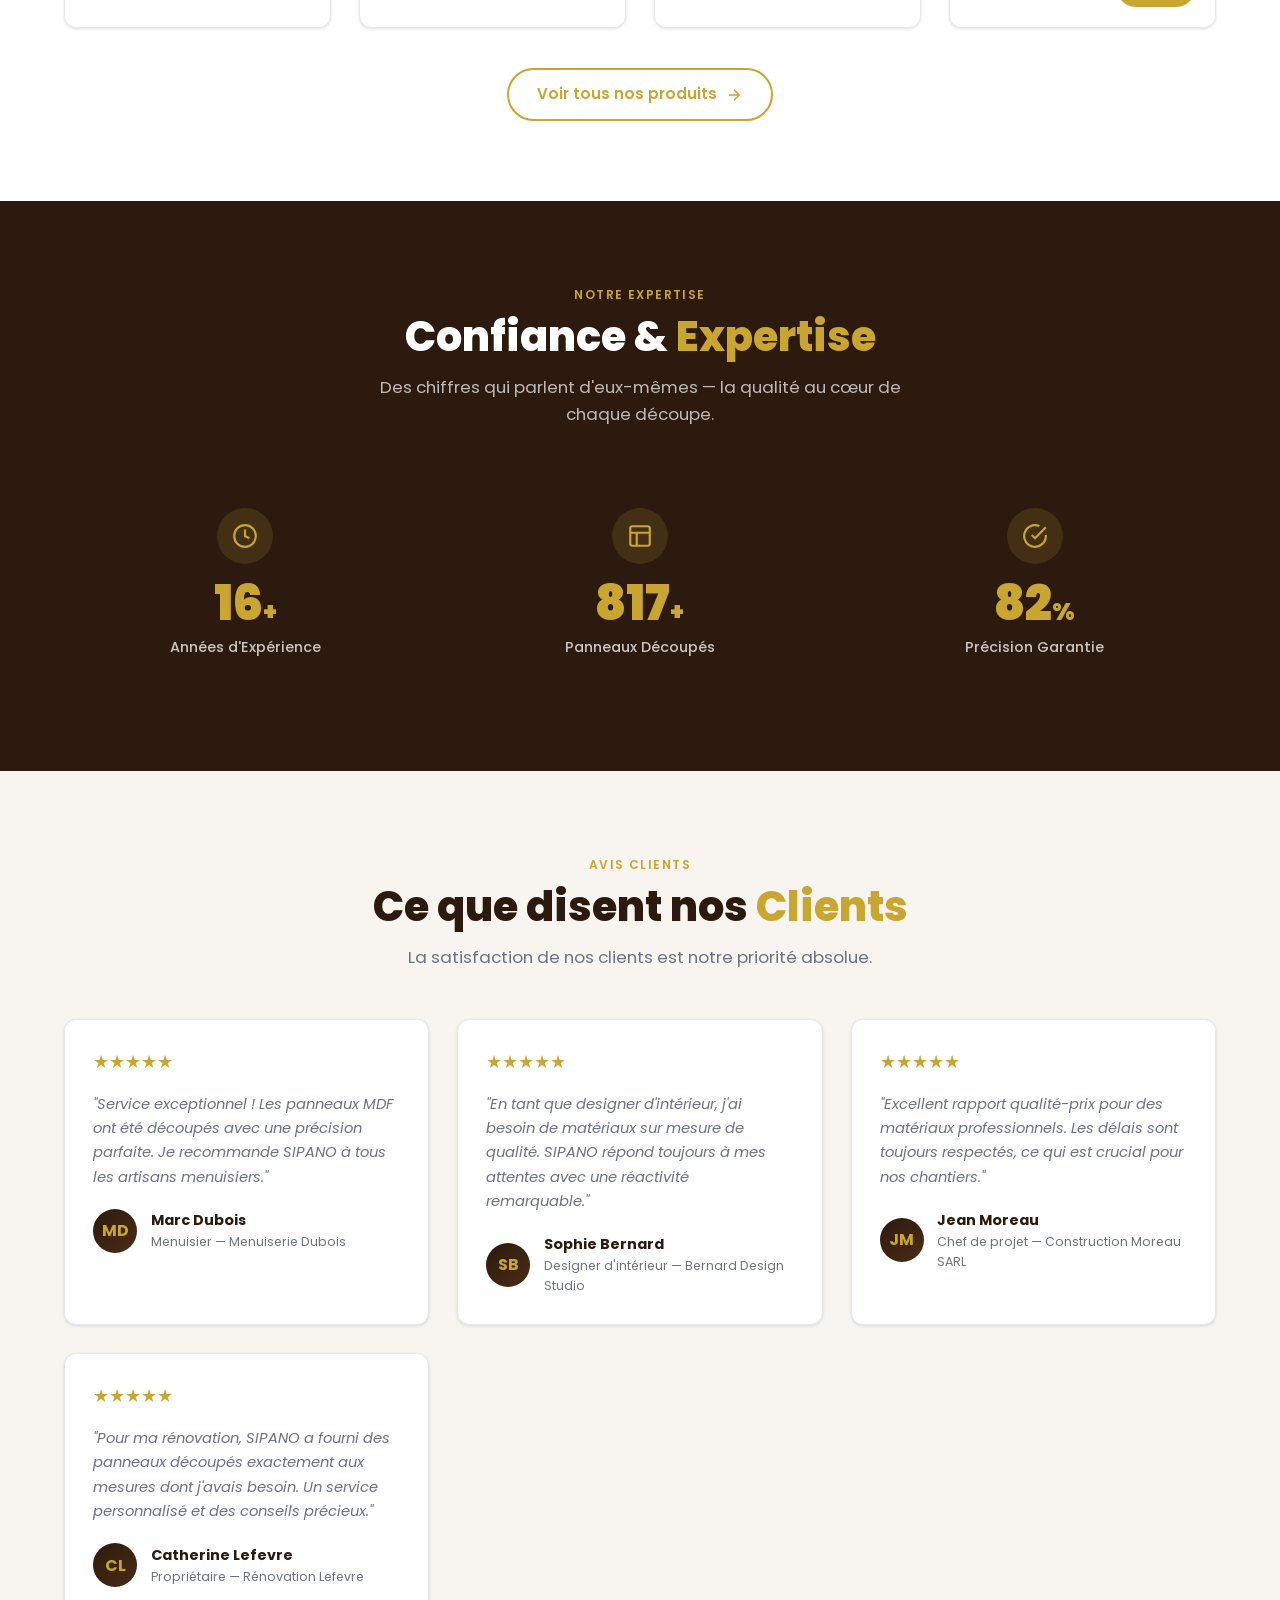
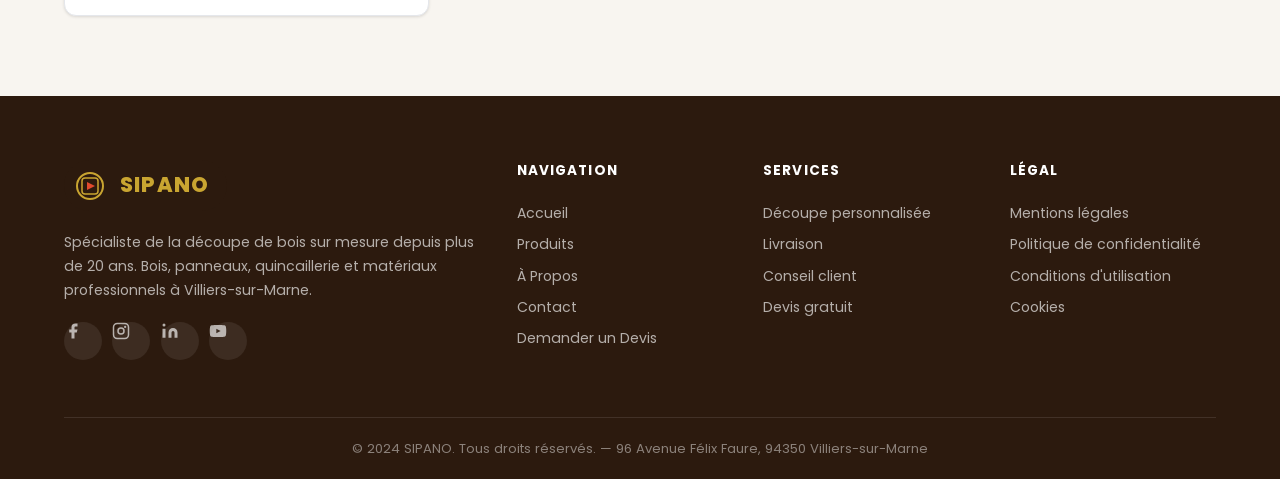
==== commit 4b98f145: "feat(sipano): upgrade all pages with improved markup, accessibility and JS - Refined HTML structure " ====
--- a/sipano/index.html
+++ b/sipano/index.html
@@ -1,270 +1,399 @@
 <!DOCTYPE html>
 <html lang="fr">
 <head>
-  <meta charset="UTF-8" />
-  <meta name="viewport" content="width=device-width, initial-scale=1.0" />
-  <title>SIPANO — Découpe de Bois Sur Mesure</title>
-  <link rel="preconnect" href="https://fonts.googleapis.com" />
-  <link href="https://fonts.googleapis.com/css2?family=Poppins:wght@400;500;600;700;800&display=swap" rel="stylesheet" />
-  <link rel="stylesheet" href="css/style.css" />
+  <meta charset="UTF-8">
+  <meta name="viewport" content="width=device-width, initial-scale=1.0">
+  <title>SIPANO — Découpe de Bois Sur Mesure | Villiers-sur-Marne</title>
+  <meta name="description" content="SIPANO, spécialiste de la découpe de bois sur mesure à Villiers-sur-Marne. Bois, panneaux, quincaillerie et matériaux professionnels.">
+  <link rel="stylesheet" href="css/style.css">
 </head>
 <body>
 
-<!-- ══ HEADER ══════════════════════════════════════════ -->
-<header>
-  <nav>
-    <a href="index.html" class="logo">
-      <div class="logo-mark">
-        <svg class="logo-icon" viewBox="0 0 26 26" fill="none" xmlns="http://www.w3.org/2000/svg">
-          <rect x="2" y="5" width="22" height="16" rx="3" stroke="#C9A531" stroke-width="1.8"/>
-          <circle cx="13" cy="13" r="5" stroke="#C9A531" stroke-width="1.8"/>
-          <circle cx="13" cy="13" r="2.5" fill="#C9A531"/>
-          <polygon points="8,2 14,5 8,8" fill="#e05234"/>
+<!-- ============================================================
+     HEADER
+     ============================================================ -->
+<header class="site-header" role="banner">
+  <div class="container">
+    <div class="header-inner">
+
+      <!-- Logo -->
+      <a href="index.html" class="logo" aria-label="SIPANO — Accueil">
+        <svg class="logo__icon" viewBox="0 0 36 36" fill="none" xmlns="http://www.w3.org/2000/svg" aria-hidden="true">
+          <!-- Outer circle -->
+          <circle cx="18" cy="18" r="13" stroke="#C9A531" stroke-width="2"/>
+          <!-- Rounded square viewfinder -->
+          <rect x="10" y="10" width="16" height="16" rx="3" stroke="#C9A531" stroke-width="1.5"/>
+          <!-- Play triangle (red/orange) -->
+          <polygon points="15,14 15,22 23,18" fill="#E04A2E"/>
+          <!-- Corner marks -->
+          <line x1="6" y1="6" x2="9" y2="6" stroke="#C9A531" stroke-width="1.5" stroke-linecap="round"/>
+          <line x1="6" y1="6" x2="6" y2="9" stroke="#C9A531" stroke-width="1.5" stroke-linecap="round"/>
+          <line x1="30" y1="6" x2="27" y2="6" stroke="#C9A531" stroke-width="1.5" stroke-linecap="round"/>
+          <line x1="30" y1="6" x2="30" y2="9" stroke="#C9A531" stroke-width="1.5" stroke-linecap="round"/>
+          <line x1="6" y1="30" x2="9" y2="30" stroke="#C9A531" stroke-width="1.5" stroke-linecap="round"/>
+          <line x1="6" y1="30" x2="6" y2="27" stroke="#C9A531" stroke-width="1.5" stroke-linecap="round"/>
+          <line x1="30" y1="30" x2="27" y2="30" stroke="#C9A531" stroke-width="1.5" stroke-linecap="round"/>
+          <line x1="30" y1="30" x2="30" y2="27" stroke="#C9A531" stroke-width="1.5" stroke-linecap="round"/>
         </svg>
-      </div>
-      <span class="logo-text">SIPANO</span>
-    </a>
-
-    <ul class="nav-links">
-      <li><a href="index.html">Accueil</a></li>
-      <li><a href="produits.html">Produits</a></li>
-      <li><a href="a-propos.html">À Propos</a></li>
-      <li><a href="contact.html">Contact</a></li>
-    </ul>
-
-    <a href="contact.html#devis" class="btn btn-gold nav-cta">Demander un Devis</a>
-
-    <button class="hamburger" aria-label="Menu">
-      <span></span><span></span><span></span>
-    </button>
-  </nav>
-  <div class="mobile-nav">
-    <a href="index.html">Accueil</a>
-    <a href="produits.html">Produits</a>
-    <a href="a-propos.html">À Propos</a>
-    <a href="contact.html">Contact</a>
-    <a href="contact.html#devis" class="btn btn-gold" style="margin-top:.5rem">Demander un Devis</a>
+        <span class="logo__text">SIPANO</span>
+      </a>
+
+      <!-- Desktop Nav -->
+      <nav class="main-nav" aria-label="Navigation principale">
+        <a href="index.html" class="active">Accueil</a>
+        <a href="produits.html">Produits</a>
+        <a href="a-propos.html">À Propos</a>
+        <a href="contact.html">Contact</a>
+      </nav>
+
+      <!-- CTA -->
+      <a href="contact.html" class="btn btn-gold header-cta">Demander un Devis</a>
+
+      <!-- Hamburger -->
+      <button class="hamburger" aria-label="Menu" aria-expanded="false">
+        <span></span><span></span><span></span>
+      </button>
+    </div>
   </div>
 </header>
 
-<!-- ══ HERO ═════════════════════════════════════════════ -->
-<section class="hero">
-  <div class="hero-content fade-up">
-    <h1>Découpe de Bois <span class="gold">Sur Mesure</span></h1>
-    <p>Bois, panneaux, quincaillerie et matériaux professionnels.<br>Faites découper vos panneaux aux dimensions exactes dont vous avez besoin.</p>
-    <div class="hero-btns">
-      <a href="contact.html#devis" class="btn btn-gold">Demander un Devis</a>
-      <a href="produits.html" class="btn btn-outline">Découvrir nos Produits</a>
-    </div>
-  </div>
-  <div class="scroll-indicator">
-    <span>Découvrez</span>
-    <span class="scroll-arrow">↓</span>
+<!-- Mobile Nav -->
+<nav class="mobile-nav" aria-label="Navigation mobile">
+  <a href="index.html" class="active">Accueil</a>
+  <a href="produits.html">Produits</a>
+  <a href="a-propos.html">À Propos</a>
+  <a href="contact.html">Contact</a>
+  <a href="contact.html" class="btn btn-gold">Demander un Devis</a>
+</nav>
+
+<!-- ============================================================
+     HERO
+     ============================================================ -->
+<section class="home-hero" aria-label="Découpe de Bois Sur Mesure">
+  <div class="container">
+    <div class="home-hero__content">
+      <div class="home-hero__eyebrow">Artisan Menuisier depuis 2004</div>
+
+      <h1>
+        Découpe de Bois<br>
+        <span class="gold">Sur Mesure</span>
+      </h1>
+
+      <p class="home-hero__subtitle">
+        Bois, panneaux, quincaillerie et matériaux professionnels. Faites découper vos panneaux aux dimensions exactes dont vous avez besoin, avec précision et expertise.
+      </p>
+
+      <div class="home-hero__ctas">
+        <a href="contact.html" class="btn btn-gold">
+          <svg width="18" height="18" viewBox="0 0 24 24" fill="none" stroke="currentColor" stroke-width="2" aria-hidden="true"><path d="M9 5H7a2 2 0 00-2 2v12a2 2 0 002 2h10a2 2 0 002-2V7a2 2 0 00-2-2h-2M9 5a2 2 0 002 2h2a2 2 0 002-2M9 5a2 2 0 012-2h2a2 2 0 012 2"/></svg>
+          Demander un Devis Gratuit
+        </a>
+        <a href="produits.html" class="btn btn-outline-white">
+          Voir nos Produits
+          <svg width="18" height="18" viewBox="0 0 24 24" fill="none" stroke="currentColor" stroke-width="2" aria-hidden="true"><path d="M5 12h14M12 5l7 7-7 7"/></svg>
+        </a>
+      </div>
+
+      <div class="scroll-indicator" aria-hidden="true">
+        <span>Défiler</span>
+        <svg width="20" height="20" viewBox="0 0 24 24" fill="none" stroke="currentColor" stroke-width="2"><path d="M12 5v14M5 12l7 7 7-7"/></svg>
+      </div>
+    </div>
   </div>
 </section>
 
-<!-- ══ NOS MEILLEURS PRODUITS ════════════════════════════ -->
-<section style="background:var(--white)">
-  <div class="container">
-    <div class="section-header fade-up">
-      <h2>Nos Meilleurs <span class="gold">Produits</span></h2>
-      <p>Découvrez notre sélection de panneaux de qualité, quincaillerie professionnelle et équipements de découpe</p>
+<!-- ============================================================
+     NOS MEILLEURS PRODUITS
+     ============================================================ -->
+<section class="section" id="produits-home">
+  <div class="container">
+    <div class="section-header fade-in-up">
+      <span class="section-label">Notre Sélection</span>
+      <h2 class="section-title">Nos Meilleurs <span class="gold">Produits</span></h2>
+      <p class="section-subtitle">Une gamme complète de panneaux, quincaillerie et outils professionnels pour tous vos projets de menuiserie.</p>
     </div>
 
     <div class="products-grid">
-      <!-- Card 1 -->
-      <div class="product-card fade-up">
-        <div class="product-img">
-          <svg viewBox="0 0 64 64" fill="none"><rect x="8" y="16" width="48" height="6" rx="2" fill="rgba(255,255,255,.4)"/><rect x="8" y="26" width="48" height="6" rx="2" fill="rgba(255,255,255,.3)"/><rect x="8" y="36" width="48" height="6" rx="2" fill="rgba(255,255,255,.25)"/></svg>
-        </div>
-        <div class="product-info">
-          <h3>MDF 19 mm</h3>
-          <p>Panneau de fibres de qualité supérieure</p>
-          <a href="contact.html#devis" class="btn btn-outline-brown">Demander un Devis</a>
-        </div>
-      </div>
-
-      <!-- Card 2 -->
-      <div class="product-card fade-up">
-        <div class="product-img" style="background:linear-gradient(135deg,#5a3a1a,#8a6040,#c9a531);">
-          <svg viewBox="0 0 64 64" fill="none"><rect x="16" y="18" width="12" height="28" rx="3" fill="rgba(255,255,255,.35)"/><rect x="36" y="18" width="12" height="28" rx="3" fill="rgba(255,255,255,.35)"/><circle cx="22" cy="32" r="3" fill="rgba(255,255,255,.6)"/><circle cx="42" cy="32" r="3" fill="rgba(255,255,255,.6)"/></svg>
-        </div>
-        <div class="product-info">
-          <h3>Charnières Professionnelles</h3>
-          <p>Charnières de portes et armoires</p>
-          <a href="contact.html#devis" class="btn btn-outline-brown">Demander un Devis</a>
-        </div>
-      </div>
-
-      <!-- Card 3 -->
-      <div class="product-card fade-up">
-        <div class="product-img" style="background:linear-gradient(135deg,#1a1a2e,#3a3a5a,#6a6aaa);">
-          <svg viewBox="0 0 64 64" fill="none"><circle cx="32" cy="32" r="20" stroke="rgba(255,255,255,.4)" stroke-width="2"/><circle cx="32" cy="32" r="14" stroke="rgba(255,255,255,.3)" stroke-width="1.5"/><line x1="32" y1="10" x2="32" y2="54" stroke="rgba(255,255,255,.3)" stroke-width="1.5"/><line x1="10" y1="32" x2="54" y2="32" stroke="rgba(255,255,255,.3)" stroke-width="1.5"/></svg>
-        </div>
-        <div class="product-info">
-          <h3>Scies de Précision</h3>
-          <p>Équipement de découpe professionnel</p>
-          <a href="contact.html#devis" class="btn btn-outline-brown">Demander un Devis</a>
-        </div>
-      </div>
-
-      <!-- Card 4 -->
-      <div class="product-card fade-up">
-        <div class="product-img" style="background:linear-gradient(135deg,#2C1A0E,#6B4226,#C9A531);">
-          <svg viewBox="0 0 64 64" fill="none"><rect x="12" y="12" width="40" height="40" rx="4" stroke="rgba(255,255,255,.4)" stroke-width="2"/><line x1="20" y1="20" x2="44" y2="20" stroke="rgba(255,255,255,.4)" stroke-width="1.5"/><line x1="20" y1="28" x2="38" y2="28" stroke="rgba(255,255,255,.3)" stroke-width="1.5"/><line x1="20" y1="36" x2="44" y2="36" stroke="rgba(255,255,255,.3)" stroke-width="1.5"/><line x1="20" y1="44" x2="32" y2="44" stroke="rgba(255,255,255,.25)" stroke-width="1.5"/></svg>
-        </div>
-        <div class="product-info">
-          <h3>Service de Découpe Sur Mesure</h3>
-          <p>Découpage précis et finitions personnalisées</p>
-          <a href="contact.html#devis" class="btn btn-outline-brown">Demander un Devis</a>
-        </div>
-      </div>
-    </div>
-
-    <div style="text-align:center;margin-top:2.5rem" class="fade-up">
-      <a href="produits.html" class="btn btn-gold">Voir tous nos produits</a>
+
+      <!-- MDF 19mm -->
+      <article class="product-card fade-in-up" aria-label="MDF 19mm">
+        <div class="product-card__image">
+          <span class="product-card__badge">Populaire</span>
+          <svg width="64" height="64" viewBox="0 0 64 64" fill="none" aria-hidden="true">
+            <rect x="8" y="20" width="48" height="8" rx="2" fill="#C9A531" opacity=".9"/>
+            <rect x="8" y="30" width="48" height="6" rx="2" fill="#C9A531" opacity=".6"/>
+            <rect x="8" y="38" width="48" height="6" rx="2" fill="#C9A531" opacity=".3"/>
+            <rect x="6" y="18" width="52" height="2" rx="1" fill="#C9A531"/>
+            <rect x="6" y="44" width="52" height="2" rx="1" fill="#C9A531"/>
+          </svg>
+        </div>
+        <div class="product-card__body">
+          <p class="product-card__category">Bois &amp; Panneaux</p>
+          <h3 class="product-card__title">MDF 19mm</h3>
+          <p class="product-card__desc">Panneau de fibres à densité moyenne, idéal pour meubles, étagères et aménagements intérieurs.</p>
+          <div class="product-card__footer">
+            <span class="product-card__price">Sur devis</span>
+            <a href="contact.html" class="btn btn-gold btn-sm">Devis</a>
+          </div>
+        </div>
+      </article>
+
+      <!-- Charnières -->
+      <article class="product-card fade-in-up" aria-label="Charnières Professionnelles">
+        <div class="product-card__image">
+          <svg width="64" height="64" viewBox="0 0 64 64" fill="none" aria-hidden="true">
+            <circle cx="22" cy="32" r="10" stroke="#C9A531" stroke-width="2.5" fill="none"/>
+            <circle cx="42" cy="32" r="10" stroke="#C9A531" stroke-width="2.5" fill="none"/>
+            <circle cx="22" cy="32" r="4" fill="#C9A531"/>
+            <circle cx="42" cy="32" r="4" fill="#C9A531"/>
+            <line x1="22" y1="32" x2="42" y2="32" stroke="#C9A531" stroke-width="2"/>
+          </svg>
+        </div>
+        <div class="product-card__body">
+          <p class="product-card__category">Quincaillerie</p>
+          <h3 class="product-card__title">Charnières Professionnelles</h3>
+          <p class="product-card__desc">Charnières de haute qualité pour portes et meubles, disponibles en plusieurs finitions.</p>
+          <div class="product-card__footer">
+            <span class="product-card__price">Sur devis</span>
+            <a href="contact.html" class="btn btn-gold btn-sm">Devis</a>
+          </div>
+        </div>
+      </article>
+
+      <!-- Scies -->
+      <article class="product-card fade-in-up" aria-label="Scies de Précision">
+        <div class="product-card__image">
+          <svg width="64" height="64" viewBox="0 0 64 64" fill="none" aria-hidden="true">
+            <rect x="10" y="28" width="44" height="8" rx="2" fill="#C9A531" opacity=".8"/>
+            <polygon points="10,28 10,36 2,32" fill="#C9A531"/>
+            <!-- teeth -->
+            <path d="M14 28 L14 22 L18 28 L18 22 L22 28 L22 22 L26 28 L26 22 L30 28 L30 22 L34 28 L34 22 L38 28 L38 22 L42 28 L42 22 L46 28 L46 22 L50 28" stroke="#C9A531" stroke-width="1.5" fill="none"/>
+          </svg>
+        </div>
+        <div class="product-card__body">
+          <p class="product-card__category">Outils &amp; Équipement</p>
+          <h3 class="product-card__title">Scies de Précision</h3>
+          <p class="product-card__desc">Gamme complète de scies professionnelles pour coupes nettes et précises sur tous matériaux.</p>
+          <div class="product-card__footer">
+            <span class="product-card__price">Sur devis</span>
+            <a href="contact.html" class="btn btn-gold btn-sm">Devis</a>
+          </div>
+        </div>
+      </article>
+
+      <!-- Service découpe -->
+      <article class="product-card fade-in-up" aria-label="Service de Découpe Sur Mesure">
+        <div class="product-card__image">
+          <span class="product-card__badge">Service Pro</span>
+          <svg width="64" height="64" viewBox="0 0 64 64" fill="none" aria-hidden="true">
+            <rect x="12" y="12" width="40" height="40" rx="4" stroke="#C9A531" stroke-width="2" fill="none"/>
+            <!-- Crosshair -->
+            <line x1="32" y1="12" x2="32" y2="52" stroke="#C9A531" stroke-width="1.5" stroke-dasharray="4 3"/>
+            <line x1="12" y1="32" x2="52" y2="32" stroke="#C9A531" stroke-width="1.5" stroke-dasharray="4 3"/>
+            <circle cx="32" cy="32" r="5" fill="#C9A531"/>
+            <!-- Dimension arrows -->
+            <path d="M14 10 L50 10" stroke="#C9A531" stroke-width="1"/>
+            <path d="M14 9 L14 11" stroke="#C9A531" stroke-width="1"/>
+            <path d="M50 9 L50 11" stroke="#C9A531" stroke-width="1"/>
+          </svg>
+        </div>
+        <div class="product-card__body">
+          <p class="product-card__category">Service</p>
+          <h3 class="product-card__title">Service de Découpe Sur Mesure</h3>
+          <p class="product-card__desc">Découpe de panneaux aux dimensions exactes dont vous avez besoin, avec un équipement professionnel.</p>
+          <div class="product-card__footer">
+            <span class="product-card__price">Sur devis</span>
+            <a href="contact.html" class="btn btn-gold btn-sm">Devis</a>
+          </div>
+        </div>
+      </article>
+
+    </div><!-- /.products-grid -->
+
+    <div style="text-align:center; margin-top:2.5rem;" class="fade-in-up">
+      <a href="produits.html" class="btn btn-outline-gold">
+        Voir tous nos produits
+        <svg width="18" height="18" viewBox="0 0 24 24" fill="none" stroke="currentColor" stroke-width="2" aria-hidden="true"><path d="M5 12h14M12 5l7 7-7 7"/></svg>
+      </a>
     </div>
   </div>
 </section>
 
-<!-- ══ CONFIANCE & EXPERTISE ════════════════════════════ -->
-<section class="stats-section">
-  <div class="container">
-    <div class="section-header fade-up">
-      <h2>Confiance &amp; <span class="gold">Expertise</span></h2>
-      <p>Nos chiffres parlent d'eux-mêmes. Nous nous engageons pour la qualité et la satisfaction client.</p>
-    </div>
+<!-- ============================================================
+     CONFIANCE & EXPERTISE
+     ============================================================ -->
+<section class="section section--dark" id="stats">
+  <div class="container">
+    <div class="section-header section-header--center fade-in-up">
+      <span class="section-label">Notre Expertise</span>
+      <h2 class="section-title" style="color:#fff;">Confiance &amp; <span class="gold">Expertise</span></h2>
+      <p class="section-subtitle" style="color:rgba(255,255,255,.7); margin-left:auto; margin-right:auto;">Des chiffres qui parlent d'eux-mêmes — la qualité au cœur de chaque découpe.</p>
+    </div>
+
     <div class="stats-grid">
-      <div class="stat-card fade-up">
-        <div class="stat-icon">
-          <svg width="32" height="32" viewBox="0 0 32 32" fill="none"><circle cx="16" cy="10" r="6" stroke="currentColor" stroke-width="2"/><path d="M6 28c0-5.523 4.477-10 10-10s10 4.477 10 10" stroke="currentColor" stroke-width="2" stroke-linecap="round"/></svg>
-        </div>
-        <div class="stat-number" data-target="20" data-suffix="+">0+</div>
-        <div class="stat-label">Années d'expérience professionnelle</div>
-      </div>
-      <div class="stat-card fade-up">
-        <div class="stat-icon">
-          <svg width="32" height="32" viewBox="0 0 32 32" fill="none"><rect x="4" y="8" width="24" height="4" rx="1" stroke="currentColor" stroke-width="2"/><rect x="4" y="14" width="24" height="4" rx="1" stroke="currentColor" stroke-width="2"/><rect x="4" y="20" width="24" height="4" rx="1" stroke="currentColor" stroke-width="2"/></svg>
-        </div>
-        <div class="stat-number" data-target="1000" data-suffix="+">0+</div>
-        <div class="stat-label">Panneaux découpés et livrés</div>
-      </div>
-      <div class="stat-card fade-up">
-        <div class="stat-icon">
-          <svg width="32" height="32" viewBox="0 0 32 32" fill="none"><polyline points="6,17 13,24 26,8" stroke="currentColor" stroke-width="2.5" stroke-linecap="round" stroke-linejoin="round"/></svg>
-        </div>
-        <div class="stat-number" data-target="100" data-suffix="%">0%</div>
-        <div class="stat-label">Précision — Équipement professionnel</div>
-      </div>
+
+      <div class="stat-card fade-in-up">
+        <div class="stat-card__icon">
+          <svg width="26" height="26" viewBox="0 0 24 24" fill="none" stroke="#C9A531" stroke-width="2" aria-hidden="true"><circle cx="12" cy="12" r="10"/><path d="M12 6v6l4 2"/></svg>
+        </div>
+        <div class="stat-card__value"><span data-counter="20">0</span><span class="stat-card__suffix">+</span></div>
+        <div class="stat-card__label">Années d'Expérience</div>
+      </div>
+
+      <div class="stat-card fade-in-up">
+        <div class="stat-card__icon">
+          <svg width="26" height="26" viewBox="0 0 24 24" fill="none" stroke="#C9A531" stroke-width="2" aria-hidden="true"><rect x="3" y="3" width="18" height="18" rx="2"/><path d="M3 9h18M9 21V9"/></svg>
+        </div>
+        <div class="stat-card__value"><span data-counter="1000">0</span><span class="stat-card__suffix">+</span></div>
+        <div class="stat-card__label">Panneaux Découpés</div>
+      </div>
+
+      <div class="stat-card fade-in-up">
+        <div class="stat-card__icon">
+          <svg width="26" height="26" viewBox="0 0 24 24" fill="none" stroke="#C9A531" stroke-width="2" aria-hidden="true"><path d="M22 11.08V12a10 10 0 11-5.93-9.14"/><polyline points="22 4 12 14.01 9 11.01"/></svg>
+        </div>
+        <div class="stat-card__value"><span data-counter="100">0</span><span class="stat-card__suffix">%</span></div>
+        <div class="stat-card__label">Précision Garantie</div>
+      </div>
+
     </div>
   </div>
 </section>
 
-<!-- ══ TÉMOIGNAGES ══════════════════════════════════════ -->
-<section class="testimonials-section">
-  <div class="container">
-    <div class="section-header fade-up">
-      <h2>Témoignages <span class="gold">Clients</span></h2>
-      <p>Découvrez ce que nos clients pensent de nos services et produits</p>
-    </div>
+<!-- ============================================================
+     TÉMOIGNAGES
+     ============================================================ -->
+<section class="section section--light" id="temoignages">
+  <div class="container">
+    <div class="section-header section-header--center fade-in-up">
+      <span class="section-label">Avis Clients</span>
+      <h2 class="section-title">Ce que disent nos <span class="gold">Clients</span></h2>
+      <p class="section-subtitle">La satisfaction de nos clients est notre priorité absolue.</p>
+    </div>
+
     <div class="testimonials-grid">
-      <div class="testimonial-card fade-up">
-        <div class="stars">★★★★★</div>
-        <blockquote>"SIPANO propose la meilleure qualité de découpe que j'ai jamais trouvée. Leurs délais sont impeccables et leur équipe est très professionnelle. Je recommande vivement !"</blockquote>
-        <div class="testimonial-author">
-          <strong>Marc Dubois</strong>
-          <span>Menuisier</span><br>
-          <a href="#">Menuiserie Dubois</a>
-        </div>
-      </div>
-      <div class="testimonial-card fade-up">
-        <div class="stars">★★★★★</div>
-        <blockquote>"Travail avec SIPANO depuis 3 ans maintenant. Leurs panneaux sont toujours livrés avec précision et les tarifs sont compétitifs. Un vrai partenaire de confiance."</blockquote>
-        <div class="testimonial-author">
-          <strong>Sophie Bernard</strong>
-          <span>Designer d'intérieur</span><br>
-          <a href="#">Bernard Design Studio</a>
-        </div>
-      </div>
-      <div class="testimonial-card fade-up">
-        <div class="stars">★★★★★</div>
-        <blockquote>"Pour les gros volumes comme les petites commandes, SIPANO gère tout avec le même professionnalisme. Leur service de découpe personnalisée nous a fait gagner du temps."</blockquote>
-        <div class="testimonial-author">
-          <strong>Jean Moreau</strong>
-          <span>Chef de projet</span><br>
-          <a href="#">Construction Moreau SARL</a>
-        </div>
-      </div>
-      <div class="testimonial-card fade-up">
-        <div class="stars">★★★★★</div>
-        <blockquote>"J'utilise les produits SIPANO pour tous mes projets de rénovation. La qualité est incontestable et le prix est justifié. Service clientèle excellent !"</blockquote>
-        <div class="testimonial-author">
-          <strong>Catherine Lefevre</strong>
-          <span>Propriétaire</span><br>
-          <a href="#">Rénovation Lefevre</a>
-        </div>
-      </div>
+
+      <article class="testimonial-card fade-in-up">
+        <div class="testimonial-card__stars" aria-label="5 étoiles">★★★★★</div>
+        <p class="testimonial-card__text">"Service exceptionnel ! Les panneaux MDF ont été découpés avec une précision parfaite. Je recommande SIPANO à tous les artisans menuisiers."</p>
+        <div class="testimonial-card__author">
+          <div class="testimonial-card__avatar" aria-hidden="true">MD</div>
+          <div>
+            <div class="testimonial-card__name">Marc Dubois</div>
+            <div class="testimonial-card__role">Menuisier — Menuiserie Dubois</div>
+          </div>
+        </div>
+      </article>
+
+      <article class="testimonial-card fade-in-up">
+        <div class="testimonial-card__stars" aria-label="5 étoiles">★★★★★</div>
+        <p class="testimonial-card__text">"En tant que designer d'intérieur, j'ai besoin de matériaux sur mesure de qualité. SIPANO répond toujours à mes attentes avec une réactivité remarquable."</p>
+        <div class="testimonial-card__author">
+          <div class="testimonial-card__avatar" aria-hidden="true">SB</div>
+          <div>
+            <div class="testimonial-card__name">Sophie Bernard</div>
+            <div class="testimonial-card__role">Designer d'intérieur — Bernard Design Studio</div>
+          </div>
+        </div>
+      </article>
+
+      <article class="testimonial-card fade-in-up">
+        <div class="testimonial-card__stars" aria-label="5 étoiles">★★★★★</div>
+        <p class="testimonial-card__text">"Excellent rapport qualité-prix pour des matériaux professionnels. Les délais sont toujours respectés, ce qui est crucial pour nos chantiers."</p>
+        <div class="testimonial-card__author">
+          <div class="testimonial-card__avatar" aria-hidden="true">JM</div>
+          <div>
+            <div class="testimonial-card__name">Jean Moreau</div>
+            <div class="testimonial-card__role">Chef de projet — Construction Moreau SARL</div>
+          </div>
+        </div>
+      </article>
+
+      <article class="testimonial-card fade-in-up">
+        <div class="testimonial-card__stars" aria-label="5 étoiles">★★★★★</div>
+        <p class="testimonial-card__text">"Pour ma rénovation, SIPANO a fourni des panneaux découpés exactement aux mesures dont j'avais besoin. Un service personnalisé et des conseils précieux."</p>
+        <div class="testimonial-card__author">
+          <div class="testimonial-card__avatar" aria-hidden="true">CL</div>
+          <div>
+            <div class="testimonial-card__name">Catherine Lefevre</div>
+            <div class="testimonial-card__role">Propriétaire — Rénovation Lefevre</div>
+          </div>
+        </div>
+      </article>
+
     </div>
   </div>
 </section>
 
-<!-- ══ FOOTER ════════════════════════════════════════════ -->
-<footer>
-  <div class="footer-grid">
-    <div class="footer-brand">
-      <a href="index.html" class="logo">
-        <div class="logo-mark">
-          <svg class="logo-icon" viewBox="0 0 26 26" fill="none"><rect x="2" y="5" width="22" height="16" rx="3" stroke="#C9A531" stroke-width="1.8"/><circle cx="13" cy="13" r="5" stroke="#C9A531" stroke-width="1.8"/><circle cx="13" cy="13" r="2.5" fill="#C9A531"/><polygon points="8,2 14,5 8,8" fill="#e05234"/></svg>
-        </div>
-        <span class="logo-text">SIPANO</span>
-      </a>
-      <p>Votre partenaire de confiance pour la découpe de bois et les matériaux professionnels.</p>
-      <div class="footer-social">
-        <a href="#" aria-label="Facebook">
-          <svg width="16" height="16" viewBox="0 0 24 24" fill="currentColor"><path d="M18 2h-3a5 5 0 00-5 5v3H7v4h3v8h4v-8h3l1-4h-4V7a1 1 0 011-1h3z"/></svg>
+<!-- ============================================================
+     FOOTER
+     ============================================================ -->
+<footer class="site-footer" role="contentinfo">
+  <div class="container">
+    <div class="footer-grid">
+
+      <!-- Col 1: Brand -->
+      <div class="footer-col">
+        <a href="index.html" class="logo" style="margin-bottom:1.25rem; display:inline-flex;">
+          <svg class="logo__icon" viewBox="0 0 36 36" fill="none" xmlns="http://www.w3.org/2000/svg" aria-hidden="true">
+            <circle cx="18" cy="18" r="13" stroke="#C9A531" stroke-width="2"/>
+            <rect x="10" y="10" width="16" height="16" rx="3" stroke="#C9A531" stroke-width="1.5"/>
+            <polygon points="15,14 15,22 23,18" fill="#E04A2E"/>
+          </svg>
+          <span class="logo__text">SIPANO</span>
         </a>
-        <a href="#" aria-label="Instagram">
-          <svg width="16" height="16" viewBox="0 0 24 24" fill="none" stroke="currentColor" stroke-width="2"><rect x="2" y="2" width="20" height="20" rx="5"/><circle cx="12" cy="12" r="4"/><circle cx="17.5" cy="6.5" r="1" fill="currentColor" stroke="none"/></svg>
-        </a>
-        <a href="#" aria-label="Site web">
-          <svg width="16" height="16" viewBox="0 0 24 24" fill="none" stroke="currentColor" stroke-width="2"><circle cx="12" cy="12" r="10"/><line x1="2" y1="12" x2="22" y2="12"/><path d="M12 2a15.3 15.3 0 014 10 15.3 15.3 0 01-4 10 15.3 15.3 0 01-4-10 15.3 15.3 0 014-10z"/></svg>
-        </a>
-        <a href="mailto:contact@sipano.fr" aria-label="Email">
-          <svg width="16" height="16" viewBox="0 0 24 24" fill="none" stroke="currentColor" stroke-width="2"><path d="M4 4h16c1.1 0 2 .9 2 2v12c0 1.1-.9 2-2 2H4c-1.1 0-2-.9-2-2V6c0-1.1.9-2 2-2z"/><polyline points="22,6 12,13 2,6"/></svg>
-        </a>
-      </div>
-    </div>
-    <div class="footer-col">
-      <h4>Navigation</h4>
-      <ul>
-        <li><a href="index.html">Accueil</a></li>
-        <li><a href="produits.html">Produits</a></li>
-        <li><a href="a-propos.html">À Propos</a></li>
-        <li><a href="contact.html">Contact</a></li>
-      </ul>
-    </div>
-    <div class="footer-col">
-      <h4>Services</h4>
-      <ul>
-        <li><a href="contact.html#devis">Découpe personnalisée</a></li>
-        <li><a href="#">Livraison</a></li>
-        <li><a href="#">Conseil client</a></li>
-        <li><a href="contact.html#devis">Devis gratuit</a></li>
-      </ul>
-    </div>
-    <div class="footer-col">
-      <h4>Légal</h4>
-      <ul>
-        <li><a href="#">Mentions légales</a></li>
-        <li><a href="#">Politique de confidentialité</a></li>
-        <li><a href="#">Conditions d'utilisation</a></li>
-        <li><a href="#">Cookies</a></li>
-      </ul>
-    </div>
-  </div>
+        <p>Spécialiste de la découpe de bois sur mesure depuis plus de 20 ans. Bois, panneaux, quincaillerie et matériaux professionnels à Villiers-sur-Marne.</p>
+        <div class="social-icons">
+          <a href="#" class="social-icon" aria-label="Facebook">
+            <svg width="18" height="18" viewBox="0 0 24 24" fill="currentColor" aria-hidden="true"><path d="M18 2h-3a5 5 0 00-5 5v3H7v4h3v8h4v-8h3l1-4h-4V7a1 1 0 011-1h3z"/></svg>
+          </a>
+          <a href="#" class="social-icon" aria-label="Instagram">
+            <svg width="18" height="18" viewBox="0 0 24 24" fill="none" stroke="currentColor" stroke-width="2" aria-hidden="true"><rect x="2" y="2" width="20" height="20" rx="5"/><circle cx="12" cy="12" r="4"/><circle cx="17.5" cy="6.5" r="1.5" fill="currentColor" stroke="none"/></svg>
+          </a>
+          <a href="#" class="social-icon" aria-label="LinkedIn">
+            <svg width="18" height="18" viewBox="0 0 24 24" fill="currentColor" aria-hidden="true"><path d="M16 8a6 6 0 016 6v7h-4v-7a2 2 0 00-2-2 2 2 0 00-2 2v7h-4v-7a6 6 0 016-6zM2 9h4v12H2z"/><circle cx="4" cy="4" r="2"/></svg>
+          </a>
+          <a href="#" class="social-icon" aria-label="YouTube">
+            <svg width="18" height="18" viewBox="0 0 24 24" fill="currentColor" aria-hidden="true"><path d="M22.54 6.42a2.78 2.78 0 00-1.95-1.96C18.88 4 12 4 12 4s-6.88 0-8.59.46a2.78 2.78 0 00-1.95 1.96A29 29 0 001 12a29 29 0 00.46 5.58A2.78 2.78 0 003.41 19.54C5.12 20 12 20 12 20s6.88 0 8.59-.46a2.78 2.78 0 001.95-1.95A29 29 0 0023 12a29 29 0 00-.46-5.58zM9.75 15.02V8.98L15.5 12l-5.75 3.02z"/></svg>
+          </a>
+        </div>
+      </div>
+
+      <!-- Col 2: Navigation -->
+      <div class="footer-col">
+        <h3 class="footer-col__title">Navigation</h3>
+        <a href="index.html">Accueil</a>
+        <a href="produits.html">Produits</a>
+        <a href="a-propos.html">À Propos</a>
+        <a href="contact.html">Contact</a>
+        <a href="contact.html">Demander un Devis</a>
+      </div>
+
+      <!-- Col 3: Services -->
+      <div class="footer-col">
+        <h3 class="footer-col__title">Services</h3>
+        <a href="contact.html">Découpe personnalisée</a>
+        <a href="contact.html">Livraison</a>
+        <a href="contact.html">Conseil client</a>
+        <a href="contact.html">Devis gratuit</a>
+      </div>
+
+      <!-- Col 4: Légal -->
+      <div class="footer-col">
+        <h3 class="footer-col__title">Légal</h3>
+        <a href="#">Mentions légales</a>
+        <a href="#">Politique de confidentialité</a>
+        <a href="#">Conditions d'utilisation</a>
+        <a href="#">Cookies</a>
+      </div>
+
+    </div><!-- /.footer-grid -->
+  </div>
+
   <div class="footer-bottom">
-    <span>© 2026 SIPANO. Tous droits réservés.</span>
-    <span>Conçu avec <span style="color:var(--gold)">♥</span> pour les professionnels du bois.</span>
+    <div class="container">
+      <p>&copy; 2024 SIPANO. Tous droits réservés. — 96 Avenue Félix Faure, 94350 Villiers-sur-Marne</p>
+    </div>
   </div>
 </footer>
 
--- a/sipano/css/style.css
+++ b/sipano/css/style.css
@@ -1,33 +1,56 @@
 /* ============================================================
-   SIPANO — Feuille de style principale
-   Couleurs : brun #2C1A0E | or #C9A531 | blanc #FFF | clair #F8F5F0
-   ============================================================ */
-
+   SIPANO — style.css
+   ============================================================ */
+
+/* Google Fonts */
+@import url('https://fonts.googleapis.com/css2?family=Poppins:wght@300;400;500;600;700;800;900&display=swap');
+
+/* ============================================================
+   CSS Custom Properties
+   ============================================================ */
 :root {
-  --brown:      #2C1A0E;
-  --brown-mid:  #4A2E1A;
-  --brown-light:#6B4226;
-  --gold:       #C9A531;
-  --gold-light: #E2BD55;
-  --white:      #FFFFFF;
-  --light:      #F8F5F0;
-  --gray:       #E8E0D8;
-  --text:       #1A1A1A;
-  --text-muted: #666;
-  --shadow:     0 4px 24px rgba(44,26,14,.12);
-  --shadow-hover: 0 12px 40px rgba(44,26,14,.22);
-  --radius:     12px;
+  --color-primary:   #2C1A0E;
+  --color-gold:      #C9A531;
+  --color-white:     #FFFFFF;
+  --color-light-bg:  #F8F5F0;
+  --color-dark-text: #1A1A1A;
+  --color-gray:      #6B7280;
+  --color-gray-light:#E5E7EB;
+  --color-red:       #E04A2E;
+
+  --font-family: 'Poppins', sans-serif;
+
+  --shadow-sm:  0 1px 3px rgba(0,0,0,.12);
+  --shadow-md:  0 4px 16px rgba(0,0,0,.14);
+  --shadow-lg:  0 8px 32px rgba(0,0,0,.18);
+  --shadow-xl:  0 16px 48px rgba(0,0,0,.22);
+
+  --radius-sm:  6px;
+  --radius-md:  12px;
+  --radius-lg:  20px;
+  --radius-pill:999px;
+
   --transition: .3s ease;
-}
-
+  --transition-fast: .18s ease;
+
+  --container-max: 1200px;
+  --container-pad: 1.5rem;
+}
+
+/* ============================================================
+   Reset & Base
+   ============================================================ */
 *, *::before, *::after { box-sizing: border-box; margin: 0; padding: 0; }
 
-html { scroll-behavior: smooth; font-size: 16px; }
+html {
+  scroll-behavior: smooth;
+  font-size: 16px;
+}
 
 body {
-  font-family: 'Poppins', sans-serif;
-  color: var(--text);
-  background: var(--white);
+  font-family: var(--font-family);
+  color: var(--color-dark-text);
+  background: var(--color-white);
   line-height: 1.6;
   overflow-x: hidden;
 }
@@ -35,641 +58,1085 @@
 img { max-width: 100%; display: block; }
 a  { text-decoration: none; color: inherit; }
 ul { list-style: none; }
-
-/* ── TYPOGRAPHY ─────────────────────────────────────────── */
-h1 { font-size: clamp(2rem, 5vw, 3.5rem); font-weight: 800; line-height: 1.15; }
-h2 { font-size: clamp(1.6rem, 3.5vw, 2.4rem); font-weight: 700; }
-h3 { font-size: 1.15rem; font-weight: 600; }
-p  { color: var(--text-muted); }
-
-.gold { color: var(--gold); }
-
-/* ── SCROLL ANIMATIONS ──────────────────────────────────── */
-.fade-up {
+button { font-family: inherit; cursor: pointer; border: none; background: none; }
+input, select, textarea { font-family: inherit; }
+
+/* ============================================================
+   Typography helpers
+   ============================================================ */
+.section-label {
+  display: inline-block;
+  font-size: .75rem;
+  font-weight: 600;
+  letter-spacing: .12em;
+  text-transform: uppercase;
+  color: var(--color-gold);
+  margin-bottom: .5rem;
+}
+
+.section-title {
+  font-size: clamp(1.6rem, 4vw, 2.6rem);
+  font-weight: 800;
+  line-height: 1.2;
+  color: var(--color-primary);
+}
+
+.section-title .gold { color: var(--color-gold); }
+
+.section-subtitle {
+  margin-top: .75rem;
+  font-size: 1.05rem;
+  color: var(--color-gray);
+  max-width: 580px;
+}
+
+/* ============================================================
+   Container
+   ============================================================ */
+.container {
+  max-width: var(--container-max);
+  margin: 0 auto;
+  padding: 0 var(--container-pad);
+}
+
+/* ============================================================
+   Scroll animations
+   ============================================================ */
+.fade-in-up {
   opacity: 0;
-  transform: translateY(40px);
-  transition: opacity .7s ease, transform .7s ease;
-}
-.fade-up.visible {
+  transform: translateY(36px);
+  transition: opacity .6s ease, transform .6s ease;
+}
+
+.fade-in-up.visible {
   opacity: 1;
   transform: translateY(0);
 }
-.fade-up:nth-child(2) { transition-delay: .1s; }
-.fade-up:nth-child(3) { transition-delay: .2s; }
-.fade-up:nth-child(4) { transition-delay: .3s; }
-.fade-up:nth-child(5) { transition-delay: .4s; }
-
-/* ── BUTTONS ────────────────────────────────────────────── */
+
+.fade-in-up:nth-child(2) { transition-delay: .1s; }
+.fade-in-up:nth-child(3) { transition-delay: .2s; }
+.fade-in-up:nth-child(4) { transition-delay: .3s; }
+.fade-in-up:nth-child(5) { transition-delay: .4s; }
+
+/* ============================================================
+   Buttons
+   ============================================================ */
 .btn {
   display: inline-flex;
   align-items: center;
   gap: .5rem;
   padding: .75rem 1.75rem;
-  border-radius: 8px;
+  border-radius: var(--radius-pill);
+  font-size: .95rem;
   font-weight: 600;
-  font-size: .95rem;
-  cursor: pointer;
-  border: 2px solid transparent;
-  transition: all var(--transition);
-  font-family: inherit;
-}
+  transition: background var(--transition), color var(--transition),
+              box-shadow var(--transition), transform var(--transition-fast);
+  white-space: nowrap;
+}
+
+.btn:hover { transform: translateY(-2px); }
 
 .btn-gold {
-  background: var(--gold);
-  color: var(--brown);
-  border-color: var(--gold);
+  background: var(--color-gold);
+  color: var(--color-primary);
 }
 .btn-gold:hover {
-  background: var(--gold-light);
-  border-color: var(--gold-light);
-  transform: translateY(-2px);
-  box-shadow: 0 6px 20px rgba(201,165,49,.4);
-}
-
-.btn-outline {
+  background: #b8921e;
+  box-shadow: 0 6px 20px rgba(201,165,49,.45);
+}
+
+.btn-outline-white {
   background: transparent;
-  color: var(--white);
-  border-color: var(--white);
-}
-.btn-outline:hover {
-  background: var(--white);
-  color: var(--brown);
-  transform: translateY(-2px);
-}
-
-.btn-outline-brown {
+  color: var(--color-white);
+  border: 2px solid var(--color-white);
+}
+.btn-outline-white:hover {
+  background: var(--color-white);
+  color: var(--color-primary);
+}
+
+.btn-outline-gold {
   background: transparent;
-  color: var(--brown);
-  border-color: var(--brown);
-}
-.btn-outline-brown:hover {
-  background: var(--brown);
-  color: var(--white);
-  transform: translateY(-2px);
-}
-
-/* ── HEADER / NAV ───────────────────────────────────────── */
-header {
+  color: var(--color-gold);
+  border: 2px solid var(--color-gold);
+}
+.btn-outline-gold:hover {
+  background: var(--color-gold);
+  color: var(--color-primary);
+}
+
+.btn-primary {
+  background: var(--color-primary);
+  color: var(--color-white);
+}
+.btn-primary:hover {
+  background: #3d2510;
+  box-shadow: 0 6px 20px rgba(44,26,14,.35);
+}
+
+.btn-sm {
+  padding: .5rem 1.25rem;
+  font-size: .85rem;
+}
+
+/* ============================================================
+   Logo
+   ============================================================ */
+.logo {
+  display: inline-flex;
+  align-items: center;
+  gap: .75rem;
+  background: var(--color-primary);
+  border-radius: var(--radius-pill);
+  padding: .45rem 1.1rem .45rem .5rem;
+  text-decoration: none;
+}
+
+.logo__icon { width: 36px; height: 36px; flex-shrink: 0; }
+
+.logo__text {
+  font-size: 1.3rem;
+  font-weight: 800;
+  color: var(--color-gold);
+  letter-spacing: .06em;
+  line-height: 1;
+}
+
+/* ============================================================
+   Header / Navigation
+   ============================================================ */
+.site-header {
   position: fixed;
   top: 0; left: 0; right: 0;
   z-index: 1000;
-  background: var(--white);
-  box-shadow: 0 2px 20px rgba(44,26,14,.1);
-  transition: box-shadow var(--transition);
-}
-
-nav {
-  max-width: 1200px;
-  margin: 0 auto;
-  padding: 0 2rem;
-  height: 70px;
+  background: rgba(44,26,14,.96);
+  backdrop-filter: blur(10px);
+  -webkit-backdrop-filter: blur(10px);
+  border-bottom: 1px solid rgba(201,165,49,.15);
+  transition: background var(--transition);
+}
+
+.site-header.scrolled {
+  background: rgba(44,26,14,1);
+  box-shadow: var(--shadow-md);
+}
+
+.header-inner {
   display: flex;
   align-items: center;
   justify-content: space-between;
-}
-
-/* LOGO */
-.logo {
-  display: flex;
-  align-items: center;
-  gap: .75rem;
-  flex-shrink: 0;
-}
-
-.logo-mark {
-  background: var(--brown);
-  border-radius: 10px;
-  width: 44px;
-  height: 44px;
-  display: flex;
-  align-items: center;
-  justify-content: center;
-  flex-shrink: 0;
-}
-
-.logo-icon {
-  width: 26px;
-  height: 26px;
-}
-
-.logo-text {
-  font-size: 1.4rem;
-  font-weight: 800;
-  letter-spacing: .08em;
-  color: var(--brown);
-  font-family: 'Poppins', sans-serif;
-}
-
-/* NAV LINKS */
-.nav-links {
-  display: flex;
-  gap: 2rem;
-  align-items: center;
-}
-.nav-links a {
+  height: 72px;
+  gap: 1.5rem;
+}
+
+.main-nav { display: flex; align-items: center; gap: .25rem; }
+
+.main-nav a {
+  position: relative;
+  padding: .5rem .85rem;
+  color: rgba(255,255,255,.85);
+  font-size: .9rem;
   font-weight: 500;
-  font-size: .92rem;
-  color: var(--text);
-  position: relative;
-  transition: color var(--transition);
-}
-.nav-links a::after {
+  border-radius: var(--radius-sm);
+  transition: color var(--transition), background var(--transition);
+}
+
+.main-nav a::after {
   content: '';
   position: absolute;
-  bottom: -4px; left: 0;
+  bottom: 2px; left: 50%;
   width: 0; height: 2px;
-  background: var(--gold);
+  background: var(--color-gold);
+  border-radius: 2px;
+  transform: translateX(-50%);
   transition: width var(--transition);
 }
-.nav-links a:hover,
-.nav-links a.active { color: var(--brown); }
-.nav-links a:hover::after,
-.nav-links a.active::after { width: 100%; }
-
-.nav-cta { flex-shrink: 0; }
-
-/* HAMBURGER */
+
+.main-nav a:hover,
+.main-nav a.active {
+  color: var(--color-gold);
+  background: rgba(201,165,49,.1);
+}
+
+.main-nav a:hover::after,
+.main-nav a.active::after {
+  width: calc(100% - 1.7rem);
+}
+
+/* Hamburger */
 .hamburger {
   display: none;
   flex-direction: column;
   gap: 5px;
-  cursor: pointer;
-  padding: 4px;
-  background: none;
-  border: none;
-}
+  padding: .5rem;
+  border-radius: var(--radius-sm);
+  transition: background var(--transition);
+}
+.hamburger:hover { background: rgba(201,165,49,.15); }
+
 .hamburger span {
   display: block;
-  width: 24px;
-  height: 2px;
-  background: var(--brown);
+  width: 24px; height: 2px;
+  background: var(--color-white);
   border-radius: 2px;
-  transition: all var(--transition);
-}
-.hamburger.open span:nth-child(1) { transform: rotate(45deg) translate(5px,5px); }
+  transition: transform var(--transition), opacity var(--transition);
+}
+
+.hamburger.open span:nth-child(1) { transform: translateY(7px) rotate(45deg); }
 .hamburger.open span:nth-child(2) { opacity: 0; }
-.hamburger.open span:nth-child(3) { transform: rotate(-45deg) translate(5px,-5px); }
-
+.hamburger.open span:nth-child(3) { transform: translateY(-7px) rotate(-45deg); }
+
+/* Mobile nav */
 .mobile-nav {
   display: none;
+  position: fixed;
+  top: 72px; left: 0; right: 0;
+  background: var(--color-primary);
+  border-bottom: 2px solid var(--color-gold);
+  padding: 1.5rem var(--container-pad);
+  z-index: 999;
   flex-direction: column;
-  background: var(--white);
-  padding: 1.5rem 2rem;
-  border-top: 1px solid var(--gray);
-  gap: 1rem;
+  gap: .5rem;
 }
 .mobile-nav.open { display: flex; }
+
 .mobile-nav a {
+  color: rgba(255,255,255,.9);
+  font-size: 1rem;
   font-weight: 500;
-  padding: .5rem 0;
-  border-bottom: 1px solid var(--gray);
-  color: var(--text);
-}
-
-/* ── HERO ───────────────────────────────────────────────── */
-.hero {
-  min-height: 100vh;
+  padding: .75rem 1rem;
+  border-radius: var(--radius-sm);
+  transition: background var(--transition), color var(--transition);
+}
+.mobile-nav a:hover,
+.mobile-nav a.active {
+  background: rgba(201,165,49,.15);
+  color: var(--color-gold);
+}
+.mobile-nav .btn { margin-top: .75rem; align-self: flex-start; }
+
+/* ============================================================
+   Page Hero (inner pages)
+   ============================================================ */
+.page-hero {
+  padding: 9rem 0 5rem;
+  background: linear-gradient(135deg, var(--color-primary) 0%, #4a2c14 100%);
+  text-align: center;
+  position: relative;
+  overflow: hidden;
+}
+
+.page-hero::before {
+  content: '';
+  position: absolute; inset: 0;
   background:
-    linear-gradient(135deg, rgba(44,26,14,.88) 0%, rgba(44,26,14,.65) 60%, rgba(44,26,14,.4) 100%),
-    url('https://images.unsplash.com/photo-1504148455328-c376907d081c?w=1600') center/cover no-repeat;
-  display: flex;
-  flex-direction: column;
-  align-items: center;
-  justify-content: center;
-  text-align: center;
-  padding: 8rem 2rem 4rem;
-  position: relative;
-}
-
-.hero-content { max-width: 720px; }
-.hero-content h1 { color: var(--white); margin-bottom: 1.25rem; }
-.hero-content p  { color: rgba(255,255,255,.85); font-size: 1.1rem; max-width: 560px; margin: 0 auto 2rem; }
-
-.hero-btns {
-  display: flex;
-  gap: 1rem;
-  justify-content: center;
-  flex-wrap: wrap;
-}
-
-.scroll-indicator {
-  position: absolute;
-  bottom: 2rem;
-  left: 50%;
-  transform: translateX(-50%);
-  display: flex;
-  flex-direction: column;
-  align-items: center;
-  gap: .5rem;
-  color: rgba(255,255,255,.7);
-  font-size: .8rem;
-  letter-spacing: .1em;
-  text-transform: uppercase;
-}
-.scroll-arrow {
-  animation: bounce 1.8s infinite;
-  font-size: 1.5rem;
-  color: var(--gold);
-}
-@keyframes bounce {
-  0%,100% { transform: translateY(0); }
-  50%      { transform: translateY(8px); }
-}
-
-/* ── SECTIONS ───────────────────────────────────────────── */
-section { padding: 5rem 2rem; }
-
-.container { max-width: 1200px; margin: 0 auto; }
-
-.section-header { text-align: center; margin-bottom: 3rem; }
-.section-header p { max-width: 560px; margin: .75rem auto 0; font-size: 1rem; }
-
-/* ── PRODUCT CARDS ──────────────────────────────────────── */
+    radial-gradient(ellipse at 20% 50%, rgba(201,165,49,.12) 0%, transparent 60%),
+    radial-gradient(ellipse at 80% 50%, rgba(201,165,49,.08) 0%, transparent 60%);
+}
+
+.page-hero .container { position: relative; z-index: 1; }
+
+.page-hero h1 {
+  font-size: clamp(2rem, 6vw, 3.5rem);
+  font-weight: 800;
+  color: var(--color-white);
+  line-height: 1.15;
+  margin-bottom: 1rem;
+}
+.page-hero h1 .gold { color: var(--color-gold); }
+
+.page-hero p {
+  font-size: 1.1rem;
+  color: rgba(255,255,255,.8);
+  max-width: 560px;
+  margin: 0 auto;
+}
+
+/* ============================================================
+   Sections
+   ============================================================ */
+.section { padding: 5rem 0; }
+.section--light { background: var(--color-light-bg); }
+.section--dark  { background: var(--color-primary); }
+
+.section-header { margin-bottom: 3rem; }
+.section-header--center { text-align: center; }
+.section-header--center .section-subtitle { margin-left: auto; margin-right: auto; }
+
+/* ============================================================
+   Product Cards
+   ============================================================ */
 .products-grid {
   display: grid;
-  grid-template-columns: repeat(auto-fill, minmax(240px, 1fr));
-  gap: 1.5rem;
+  grid-template-columns: repeat(auto-fill, minmax(260px, 1fr));
+  gap: 1.75rem;
 }
 
 .product-card {
-  background: var(--white);
-  border-radius: var(--radius);
+  background: var(--color-white);
+  border-radius: var(--radius-md);
   overflow: hidden;
-  box-shadow: var(--shadow);
+  box-shadow: var(--shadow-sm);
   transition: transform var(--transition), box-shadow var(--transition);
-  cursor: pointer;
-}
+  border: 1px solid var(--color-gray-light);
+}
+
 .product-card:hover {
-  transform: translateY(-6px);
-  box-shadow: var(--shadow-hover);
-}
-
-.product-img {
+  transform: translateY(-4px);
+  box-shadow: var(--shadow-lg);
+}
+
+.product-card__image {
   height: 180px;
-  background: linear-gradient(135deg, var(--brown) 0%, var(--brown-mid) 60%, var(--brown-light) 100%);
+  background: linear-gradient(135deg, var(--color-primary) 0%, #4a2c14 100%);
   display: flex;
   align-items: center;
   justify-content: center;
   position: relative;
   overflow: hidden;
 }
-.product-img::after {
+
+.product-card__image::before {
   content: '';
+  position: absolute; inset: 0;
+  background: radial-gradient(ellipse at 30% 30%, rgba(201,165,49,.2), transparent 65%);
+}
+
+.product-card__image svg { position: relative; z-index: 1; }
+
+.product-card__badge {
   position: absolute;
-  inset: 0;
-  background: linear-gradient(45deg, transparent 30%, rgba(201,165,49,.15) 100%);
-}
-.product-img svg { color: rgba(255,255,255,.3); width: 64px; height: 64px; }
-
-.product-info { padding: 1.25rem; }
-.product-info h3 { margin-bottom: .4rem; color: var(--brown); }
-.product-info p  { font-size: .88rem; margin-bottom: 1rem; }
-.product-info .btn { font-size: .83rem; padding: .55rem 1.2rem; }
-
-/* ── STATS SECTION ──────────────────────────────────────── */
-.stats-section {
-  background: var(--brown);
-  color: var(--white);
-}
-.stats-section .section-header h2 { color: var(--white); }
-.stats-section .section-header p  { color: rgba(255,255,255,.75); }
-
+  top: .75rem; right: .75rem;
+  background: var(--color-gold);
+  color: var(--color-primary);
+  font-size: .7rem;
+  font-weight: 700;
+  padding: .2rem .6rem;
+  border-radius: var(--radius-pill);
+  z-index: 2;
+}
+
+.product-card__body { padding: 1.25rem; }
+
+.product-card__category {
+  font-size: .72rem;
+  font-weight: 600;
+  text-transform: uppercase;
+  letter-spacing: .1em;
+  color: var(--color-gold);
+  margin-bottom: .35rem;
+}
+
+.product-card__title {
+  font-size: 1rem;
+  font-weight: 700;
+  color: var(--color-primary);
+  margin-bottom: .5rem;
+}
+
+.product-card__desc {
+  font-size: .85rem;
+  color: var(--color-gray);
+  line-height: 1.5;
+  margin-bottom: 1rem;
+}
+
+.product-card__footer {
+  display: flex;
+  align-items: center;
+  justify-content: space-between;
+  padding-top: .75rem;
+  border-top: 1px solid var(--color-gray-light);
+}
+
+.product-card__price {
+  font-size: .9rem;
+  font-weight: 700;
+  color: var(--color-primary);
+}
+
+/* ============================================================
+   Stats
+   ============================================================ */
 .stats-grid {
   display: grid;
-  grid-template-columns: repeat(auto-fit, minmax(200px, 1fr));
+  grid-template-columns: repeat(auto-fit, minmax(180px, 1fr));
   gap: 2rem;
-  margin-top: 3rem;
 }
 
 .stat-card {
   text-align: center;
-  padding: 2rem 1.5rem;
-  background: rgba(255,255,255,.06);
-  border-radius: var(--radius);
-  border: 1px solid rgba(201,165,49,.2);
-  transition: background var(--transition), transform var(--transition);
-}
-.stat-card:hover {
-  background: rgba(201,165,49,.12);
-  transform: translateY(-4px);
-}
-.stat-icon { color: var(--gold); margin-bottom: 1rem; }
-.stat-number {
-  font-size: 2.8rem;
-  font-weight: 800;
-  color: var(--gold);
+  padding: 2rem 1rem;
+}
+
+.stat-card__icon {
+  width: 56px; height: 56px;
+  background: rgba(201,165,49,.15);
+  border-radius: 50%;
+  display: flex;
+  align-items: center;
+  justify-content: center;
+  margin: 0 auto 1rem;
+}
+
+.stat-card__value {
+  font-size: clamp(2rem, 5vw, 3rem);
+  font-weight: 900;
+  color: var(--color-gold);
   line-height: 1;
 }
-.stat-label { color: rgba(255,255,255,.85); font-size: .9rem; margin-top: .4rem; }
-
-/* ── TESTIMONIALS ───────────────────────────────────────── */
-.testimonials-section { background: var(--light); }
-
+
+.stat-card__suffix { font-size: 1.5rem; }
+
+.stat-card__label {
+  margin-top: .5rem;
+  font-size: .9rem;
+  color: rgba(255,255,255,.75);
+  font-weight: 500;
+}
+
+.stats-grid--light .stat-card__value { color: var(--color-primary); }
+.stats-grid--light .stat-card__label { color: var(--color-gray); }
+.stats-grid--light .stat-card__icon { background: rgba(44,26,14,.08); }
+
+/* ============================================================
+   Testimonials
+   ============================================================ */
 .testimonials-grid {
   display: grid;
   grid-template-columns: repeat(auto-fit, minmax(280px, 1fr));
-  gap: 1.5rem;
+  gap: 1.75rem;
 }
 
 .testimonial-card {
-  background: var(--white);
-  border-radius: var(--radius);
+  background: var(--color-white);
+  border-radius: var(--radius-md);
   padding: 1.75rem;
-  box-shadow: var(--shadow);
+  box-shadow: var(--shadow-sm);
+  border: 1px solid var(--color-gray-light);
   transition: transform var(--transition), box-shadow var(--transition);
 }
+
 .testimonial-card:hover {
   transform: translateY(-4px);
-  box-shadow: var(--shadow-hover);
-}
-.stars { color: var(--gold); font-size: 1.1rem; margin-bottom: .75rem; letter-spacing: 2px; }
-.testimonial-card blockquote { font-size: .92rem; font-style: italic; color: var(--text-muted); margin-bottom: 1rem; }
-.testimonial-author strong { display: block; color: var(--brown); font-size: .95rem; }
-.testimonial-author span { font-size: .82rem; color: var(--text-muted); }
-.testimonial-author a { color: var(--gold); font-size: .82rem; font-weight: 600; }
-
-/* ── FOOTER ─────────────────────────────────────────────── */
-footer {
-  background: var(--brown);
+  box-shadow: var(--shadow-md);
+}
+
+.testimonial-card__stars {
+  display: flex;
+  gap: .2rem;
+  margin-bottom: 1rem;
+  color: var(--color-gold);
+  font-size: 1.1rem;
+}
+
+.testimonial-card__text {
+  font-size: .92rem;
+  color: var(--color-gray);
+  line-height: 1.65;
+  font-style: italic;
+  margin-bottom: 1.25rem;
+}
+
+.testimonial-card__author {
+  display: flex;
+  align-items: center;
+  gap: .85rem;
+}
+
+.testimonial-card__avatar {
+  width: 44px; height: 44px;
+  border-radius: 50%;
+  background: linear-gradient(135deg, var(--color-primary), #4a2c14);
+  display: flex;
+  align-items: center;
+  justify-content: center;
+  font-size: 1rem;
+  font-weight: 700;
+  color: var(--color-gold);
+  flex-shrink: 0;
+}
+
+.testimonial-card__name {
+  font-weight: 700;
+  font-size: .9rem;
+  color: var(--color-primary);
+}
+
+.testimonial-card__role { font-size: .78rem; color: var(--color-gray); }
+
+/* ============================================================
+   Footer
+   ============================================================ */
+.site-footer {
+  background: var(--color-primary);
   color: rgba(255,255,255,.8);
-  padding: 4rem 2rem 2rem;
-}
+  padding: 4rem 0 0;
+}
+
 .footer-grid {
-  max-width: 1200px;
-  margin: 0 auto;
   display: grid;
   grid-template-columns: 2fr 1fr 1fr 1fr;
-  gap: 3rem;
+  gap: 2.5rem;
   padding-bottom: 3rem;
   border-bottom: 1px solid rgba(255,255,255,.1);
 }
-.footer-brand .logo { margin-bottom: 1rem; }
-.footer-brand .logo-text { color: var(--gold); }
-.footer-brand .logo-mark { background: rgba(255,255,255,.1); }
-.footer-brand p { font-size: .88rem; color: rgba(255,255,255,.65); }
-.footer-social { display: flex; gap: .75rem; margin-top: 1.25rem; }
-.footer-social a {
+
+.footer-col__title {
+  font-size: .85rem;
+  font-weight: 700;
+  color: var(--color-white);
+  text-transform: uppercase;
+  letter-spacing: .08em;
+  margin-bottom: 1.25rem;
+}
+
+.footer-col p {
+  font-size: .88rem;
+  line-height: 1.7;
+  color: rgba(255,255,255,.65);
+  margin-bottom: 1.25rem;
+}
+
+.footer-col a {
+  display: block;
+  font-size: .88rem;
+  color: rgba(255,255,255,.65);
+  margin-bottom: .55rem;
+  transition: color var(--transition);
+}
+.footer-col a:hover { color: var(--color-gold); }
+
+.social-icons { display: flex; gap: .65rem; flex-wrap: wrap; }
+
+.social-icon {
+  width: 38px; height: 38px;
+  border-radius: 50%;
+  background: rgba(255,255,255,.08);
+  display: flex;
+  align-items: center;
+  justify-content: center;
+  transition: background var(--transition), color var(--transition);
+  color: rgba(255,255,255,.7);
+}
+.social-icon:hover { background: var(--color-gold); color: var(--color-primary); }
+
+.footer-bottom {
+  padding: 1.25rem 0;
+  text-align: center;
+  font-size: .82rem;
+  color: rgba(255,255,255,.45);
+}
+
+/* ============================================================
+   Home Hero
+   ============================================================ */
+.home-hero {
+  position: relative;
+  min-height: 100vh;
+  display: flex;
+  align-items: center;
+  overflow: hidden;
+  background:
+    linear-gradient(135deg, rgba(44,26,14,.92) 0%, rgba(44,26,14,.8) 60%, rgba(74,44,20,.85) 100%),
+    repeating-linear-gradient(
+      90deg,
+      transparent, transparent 12px,
+      rgba(201,165,49,.03) 12px, rgba(201,165,49,.03) 13px
+    ),
+    repeating-linear-gradient(
+      0deg,
+      transparent, transparent 60px,
+      rgba(0,0,0,.04) 60px, rgba(0,0,0,.04) 61px
+    ),
+    linear-gradient(160deg, #4a2c14 0%, #2C1A0E 40%, #1a0f08 100%);
+}
+
+.home-hero::before {
+  content: '';
+  position: absolute; inset: 0;
+  background-image:
+    radial-gradient(ellipse at 70% 40%, rgba(201,165,49,.12) 0%, transparent 55%),
+    radial-gradient(ellipse at 10% 80%, rgba(74,44,20,.6) 0%, transparent 50%);
+  z-index: 0;
+}
+
+.home-hero::after {
+  content: '';
+  position: absolute; inset: 0;
+  background: repeating-linear-gradient(
+    12deg,
+    transparent, transparent 80px,
+    rgba(201,165,49,.025) 80px, rgba(201,165,49,.025) 82px
+  );
+  z-index: 0;
+}
+
+.home-hero .container { position: relative; z-index: 1; padding-top: 5rem; padding-bottom: 3rem; }
+
+.home-hero__content { max-width: 680px; }
+
+.home-hero__eyebrow {
+  display: inline-flex;
+  align-items: center;
+  gap: .5rem;
+  background: rgba(201,165,49,.15);
+  border: 1px solid rgba(201,165,49,.3);
+  border-radius: var(--radius-pill);
+  padding: .35rem 1rem;
+  font-size: .8rem;
+  font-weight: 600;
+  color: var(--color-gold);
+  letter-spacing: .08em;
+  text-transform: uppercase;
+  margin-bottom: 1.5rem;
+}
+
+.home-hero__eyebrow::before {
+  content: '';
+  width: 6px; height: 6px;
+  border-radius: 50%;
+  background: var(--color-gold);
+  animation: pulse-dot 2s infinite;
+}
+
+@keyframes pulse-dot {
+  0%, 100% { transform: scale(1); opacity: 1; }
+  50% { transform: scale(1.5); opacity: .6; }
+}
+
+.home-hero h1 {
+  font-size: clamp(2.2rem, 6vw, 4rem);
+  font-weight: 900;
+  color: var(--color-white);
+  line-height: 1.1;
+  margin-bottom: 1.5rem;
+}
+.home-hero h1 .gold { color: var(--color-gold); }
+
+.home-hero__subtitle {
+  font-size: 1.05rem;
+  color: rgba(255,255,255,.78);
+  line-height: 1.7;
+  margin-bottom: 2.5rem;
+  max-width: 540px;
+}
+
+.home-hero__ctas {
+  display: flex;
+  flex-wrap: wrap;
+  gap: 1rem;
+  margin-bottom: 3rem;
+}
+
+.scroll-indicator {
+  display: inline-flex;
+  flex-direction: column;
+  align-items: center;
+  gap: .4rem;
+  color: rgba(255,255,255,.5);
+  font-size: .75rem;
+  letter-spacing: .1em;
+  text-transform: uppercase;
+  animation: bounce-scroll 2.2s ease-in-out infinite;
+}
+
+@keyframes bounce-scroll {
+  0%, 100% { transform: translateY(0); }
+  50%       { transform: translateY(8px); }
+}
+
+/* ============================================================
+   Filter tabs
+   ============================================================ */
+.filter-tabs {
+  display: flex;
+  flex-wrap: wrap;
+  gap: .65rem;
+  margin-bottom: 2.5rem;
+}
+
+.filter-tab {
+  padding: .55rem 1.35rem;
+  border-radius: var(--radius-pill);
+  font-size: .88rem;
+  font-weight: 600;
+  background: var(--color-white);
+  color: var(--color-gray);
+  border: 2px solid var(--color-gray-light);
+  transition: background var(--transition), color var(--transition),
+              border-color var(--transition), transform var(--transition-fast);
+}
+
+.filter-tab:hover {
+  border-color: var(--color-gold);
+  color: var(--color-gold);
+  transform: translateY(-1px);
+}
+
+.filter-tab.active {
+  background: var(--color-gold);
+  color: var(--color-primary);
+  border-color: var(--color-gold);
+}
+
+.product-card.hidden { display: none; }
+
+/* ============================================================
+   Contact cards
+   ============================================================ */
+.contact-cards {
+  display: grid;
+  grid-template-columns: repeat(auto-fit, minmax(220px, 1fr));
+  gap: 1.5rem;
+  margin-bottom: 3rem;
+}
+
+.contact-card {
+  background: var(--color-white);
+  border-radius: var(--radius-md);
+  padding: 2rem 1.5rem;
+  box-shadow: var(--shadow-sm);
+  border: 1px solid var(--color-gray-light);
+  text-align: center;
+  transition: transform var(--transition), box-shadow var(--transition);
+}
+
+.contact-card:hover {
+  transform: translateY(-4px);
+  box-shadow: var(--shadow-md);
+}
+
+.contact-card__icon {
+  width: 60px; height: 60px;
+  border-radius: 50%;
+  background: rgba(201,165,49,.12);
+  display: flex;
+  align-items: center;
+  justify-content: center;
+  margin: 0 auto 1.1rem;
+}
+
+.contact-card__title {
+  font-size: .8rem;
+  font-weight: 700;
+  text-transform: uppercase;
+  letter-spacing: .1em;
+  color: var(--color-gold);
+  margin-bottom: .5rem;
+}
+
+.contact-card__value {
+  font-size: .95rem;
+  font-weight: 600;
+  color: var(--color-primary);
+  line-height: 1.5;
+}
+.contact-card__value a { color: var(--color-primary); }
+.contact-card__value a:hover { color: var(--color-gold); }
+
+/* ============================================================
+   Map
+   ============================================================ */
+.map-wrap {
+  border-radius: var(--radius-md);
+  overflow: hidden;
+  box-shadow: var(--shadow-md);
+  height: 380px;
+  margin-bottom: 3.5rem;
+}
+.map-wrap iframe { width: 100%; height: 100%; border: 0; }
+
+/* ============================================================
+   Configurateur
+   ============================================================ */
+.configurateur {
+  background: var(--color-white);
+  border-radius: var(--radius-lg);
+  box-shadow: var(--shadow-xl);
+  border: 1px solid var(--color-gray-light);
+  overflow: hidden;
+}
+
+.config-progress {
+  background: var(--color-light-bg);
+  padding: 1.75rem 2rem;
+  border-bottom: 1px solid var(--color-gray-light);
+}
+
+.config-steps {
+  display: flex;
+  align-items: center;
+  justify-content: center;
+  max-width: 560px;
+  margin: 0 auto;
+}
+
+.config-step {
+  display: flex;
+  flex-direction: column;
+  align-items: center;
+  gap: .35rem;
+  position: relative;
+  flex: 1;
+}
+
+.config-step:not(:last-child)::after {
+  content: '';
+  position: absolute;
+  top: 18px; left: 50%;
+  width: 100%; height: 2px;
+  background: var(--color-gray-light);
+  z-index: 0;
+  transition: background var(--transition);
+}
+
+.config-step.completed:not(:last-child)::after { background: var(--color-gold); }
+
+.config-step__num {
   width: 36px; height: 36px;
-  background: rgba(255,255,255,.1);
-  border-radius: 8px;
-  display: flex; align-items: center; justify-content: center;
-  color: rgba(255,255,255,.7);
-  font-size: .9rem;
+  border-radius: 50%;
+  background: var(--color-gray-light);
+  color: var(--color-gray);
+  display: flex;
+  align-items: center;
+  justify-content: center;
+  font-size: .85rem;
+  font-weight: 700;
+  position: relative; z-index: 1;
   transition: background var(--transition), color var(--transition);
 }
-.footer-social a:hover { background: var(--gold); color: var(--brown); }
-
-.footer-col h4 { color: var(--white); font-size: .95rem; margin-bottom: 1rem; }
-.footer-col ul { display: flex; flex-direction: column; gap: .6rem; }
-.footer-col a { font-size: .86rem; color: rgba(255,255,255,.6); transition: color var(--transition); }
-.footer-col a:hover { color: var(--gold); }
-
-.footer-bottom {
-  max-width: 1200px;
-  margin: 2rem auto 0;
-  display: flex;
+
+.config-step.active .config-step__num,
+.config-step.completed .config-step__num {
+  background: var(--color-gold);
+  color: var(--color-primary);
+}
+
+.config-step__label {
+  font-size: .72rem;
+  font-weight: 600;
+  color: var(--color-gray);
+  text-align: center;
+  white-space: nowrap;
+  transition: color var(--transition);
+}
+
+.config-step.active .config-step__label,
+.config-step.completed .config-step__label { color: var(--color-primary); }
+
+.config-body { padding: 2.5rem 2rem; }
+
+.config-panel { display: none; }
+.config-panel.active { display: block; }
+
+.config-panel h3 {
+  font-size: 1.2rem;
+  font-weight: 700;
+  color: var(--color-primary);
+  margin-bottom: 1.5rem;
+}
+
+.panel-types {
+  display: grid;
+  grid-template-columns: repeat(auto-fill, minmax(140px, 1fr));
+  gap: 1rem;
+}
+
+.panel-type {
+  border: 2px solid var(--color-gray-light);
+  border-radius: var(--radius-md);
+  padding: 1.1rem .75rem;
+  text-align: center;
+  cursor: pointer;
+  transition: border-color var(--transition), background var(--transition),
+              transform var(--transition-fast);
+  background: var(--color-white);
+}
+
+.panel-type:hover {
+  border-color: var(--color-gold);
+  transform: translateY(-2px);
+}
+
+.panel-type.selected {
+  border-color: var(--color-gold);
+  background: rgba(201,165,49,.08);
+}
+
+.panel-type__icon { font-size: 1.8rem; margin-bottom: .5rem; }
+.panel-type__name { font-size: .82rem; font-weight: 600; color: var(--color-primary); }
+
+.form-group { margin-bottom: 1.25rem; }
+
+.form-label {
+  display: block;
+  font-size: .85rem;
+  font-weight: 600;
+  color: var(--color-primary);
+  margin-bottom: .4rem;
+}
+
+.form-input {
+  width: 100%;
+  padding: .7rem 1rem;
+  border: 2px solid var(--color-gray-light);
+  border-radius: var(--radius-sm);
+  font-size: .92rem;
+  color: var(--color-dark-text);
+  background: var(--color-white);
+  transition: border-color var(--transition), box-shadow var(--transition);
+  outline: none;
+}
+
+.form-input:focus {
+  border-color: var(--color-gold);
+  box-shadow: 0 0 0 3px rgba(201,165,49,.15);
+}
+
+.form-row {
+  display: grid;
+  grid-template-columns: 1fr 1fr 1fr;
+  gap: 1rem;
+  align-items: end;
+}
+
+.pieces-list {
+  margin-top: 1.25rem;
+  display: flex;
+  flex-direction: column;
+  gap: .5rem;
+}
+
+.piece-item {
+  display: flex;
+  align-items: center;
   justify-content: space-between;
-  align-items: center;
-  font-size: .82rem;
-  color: rgba(255,255,255,.4);
-  flex-wrap: wrap;
-  gap: .5rem;
-}
-.footer-bottom span { color: var(--gold); }
-
-/* ── HERO PAGES INTERNES ────────────────────────────────── */
-.page-hero {
-  background:
-    linear-gradient(135deg, rgba(44,26,14,.92) 0%, rgba(44,26,14,.7) 100%),
-    url('https://images.unsplash.com/photo-1504148455328-c376907d081c?w=1200') center/cover;
-  padding: 8rem 2rem 4rem;
-  text-align: center;
-  color: var(--white);
-}
-.page-hero h1 { color: var(--white); margin-bottom: .75rem; }
-.page-hero p  { color: rgba(255,255,255,.8); font-size: 1rem; max-width: 560px; margin: 0 auto; }
-
-/* ── FILTER TABS ────────────────────────────────────────── */
-.filter-tabs {
-  display: flex;
-  gap: .75rem;
-  flex-wrap: wrap;
-  margin-bottom: 2.5rem;
-}
-.filter-tab {
-  padding: .6rem 1.4rem;
-  border-radius: 30px;
-  border: 2px solid var(--gray);
-  background: var(--white);
-  font-weight: 600;
+  background: var(--color-light-bg);
+  border-radius: var(--radius-sm);
+  padding: .65rem 1rem;
   font-size: .88rem;
+  color: var(--color-primary);
+  font-weight: 500;
+}
+
+.piece-remove {
+  color: var(--color-red);
+  font-size: 1.1rem;
   cursor: pointer;
-  transition: all var(--transition);
-  font-family: inherit;
-  color: var(--text);
-}
-.filter-tab:hover { border-color: var(--gold); color: var(--gold); }
-.filter-tab.active { background: var(--gold); border-color: var(--gold); color: var(--brown); }
-
-/* ── À PROPOS ───────────────────────────────────────────── */
-.about-grid {
+  line-height: 1;
+}
+
+.config-summary {
+  background: var(--color-light-bg);
+  border-radius: var(--radius-md);
+  padding: 1.5rem;
+  margin-bottom: 1.5rem;
+}
+
+.config-summary h4 {
+  font-size: 1rem;
+  font-weight: 700;
+  color: var(--color-primary);
+  margin-bottom: 1rem;
+  padding-bottom: .5rem;
+  border-bottom: 1px solid var(--color-gray-light);
+}
+
+.summary-row {
+  display: flex;
+  justify-content: space-between;
+  font-size: .88rem;
+  padding: .35rem 0;
+  color: var(--color-gray);
+}
+.summary-row strong { color: var(--color-primary); }
+
+.config-nav {
+  display: flex;
+  justify-content: space-between;
+  align-items: center;
+  margin-top: 2rem;
+  padding-top: 1.5rem;
+  border-top: 1px solid var(--color-gray-light);
+}
+
+/* ============================================================
+   À Propos
+   ============================================================ */
+.mission-grid {
   display: grid;
   grid-template-columns: 1fr 1fr;
   gap: 4rem;
-  align-items: start;
-}
-.about-grid p { margin-bottom: 1rem; }
-.values-list { display: flex; flex-direction: column; gap: 1rem; }
-.value-item { display: flex; gap: 1rem; align-items: flex-start; }
+  align-items: center;
+}
+
+.mission-text p {
+  font-size: .95rem;
+  color: var(--color-gray);
+  line-height: 1.8;
+  margin-bottom: 1rem;
+}
+
+.values-list { margin-top: 1rem; }
+
+.value-item {
+  display: flex;
+  align-items: flex-start;
+  gap: .85rem;
+  padding: .85rem 0;
+  border-bottom: 1px solid var(--color-gray-light);
+}
+.value-item:last-child { border-bottom: none; }
+
 .value-check {
-  width: 24px; height: 24px;
-  background: var(--gold);
+  width: 28px; height: 28px;
   border-radius: 50%;
-  display: flex; align-items: center; justify-content: center;
+  background: var(--color-gold);
+  display: flex;
+  align-items: center;
+  justify-content: center;
   flex-shrink: 0;
-  margin-top: .15rem;
-  font-size: .75rem;
-  color: var(--brown);
-  font-weight: 800;
-}
-.value-item strong { display: block; color: var(--brown); }
-.value-item p { font-size: .88rem; margin: 0; }
-
-/* ── CONTACT ────────────────────────────────────────────── */
-.info-cards {
-  display: grid;
-  grid-template-columns: repeat(auto-fit, minmax(200px, 1fr));
-  gap: 1.5rem;
-  margin-bottom: 3rem;
-}
-.info-card {
-  background: var(--white);
-  border-radius: var(--radius);
-  padding: 1.75rem;
-  box-shadow: var(--shadow);
-  text-align: center;
-  transition: transform var(--transition), box-shadow var(--transition);
-}
-.info-card:hover { transform: translateY(-4px); box-shadow: var(--shadow-hover); }
-.info-icon {
-  width: 48px; height: 48px;
-  background: rgba(201,165,49,.1);
-  border-radius: 12px;
-  display: flex; align-items: center; justify-content: center;
-  margin: 0 auto 1rem;
-  color: var(--gold);
-}
-.info-card h3 { color: var(--brown); margin-bottom: .5rem; }
-.info-card p { font-size: .88rem; }
-
-.map-container {
-  border-radius: var(--radius);
-  overflow: hidden;
-  box-shadow: var(--shadow);
-  margin-bottom: 3rem;
-  height: 380px;
-}
-.map-container iframe { width: 100%; height: 100%; border: 0; }
-
-/* ── CONFIGURATEUR ──────────────────────────────────────── */
-.configurateur {
-  background: var(--light);
-  border-radius: var(--radius);
-  padding: 2.5rem;
-  box-shadow: var(--shadow);
-  max-width: 720px;
-  margin: 0 auto;
-}
-
-.steps-indicator {
-  display: flex;
-  justify-content: center;
-  gap: 0;
-  margin-bottom: 2.5rem;
-  position: relative;
-}
-.steps-indicator::before {
-  content: '';
-  position: absolute;
-  top: 18px;
-  left: 15%;
-  right: 15%;
-  height: 2px;
-  background: var(--gray);
-  z-index: 0;
-}
-.step-dot {
-  display: flex;
-  flex-direction: column;
-  align-items: center;
-  gap: .5rem;
-  flex: 1;
-  position: relative;
-  z-index: 1;
-}
-.step-num {
-  width: 36px; height: 36px;
-  border-radius: 50%;
-  background: var(--gray);
-  color: var(--text-muted);
+  margin-top: .05rem;
+}
+
+.value-item h4 {
+  font-size: .95rem;
   font-weight: 700;
-  font-size: .9rem;
-  display: flex; align-items: center; justify-content: center;
-  transition: all var(--transition);
-}
-.step-dot.active .step-num { background: var(--gold); color: var(--brown); }
-.step-dot.done .step-num   { background: var(--brown); color: var(--white); }
-.step-label { font-size: .78rem; color: var(--text-muted); }
-.step-dot.active .step-label { color: var(--gold); font-weight: 600; }
-
-.step-content { display: none; }
-.step-content.active { display: block; animation: fadeIn .3s ease; }
-
-@keyframes fadeIn { from { opacity:0; transform:translateY(10px); } to { opacity:1; transform:none; } }
-
-.step-title { font-weight: 700; color: var(--brown); margin-bottom: 1.25rem; font-size: 1rem; }
-
-.panel-grid {
-  display: grid;
-  grid-template-columns: 1fr 1fr;
-  gap: .75rem;
-  margin-bottom: 1.5rem;
-}
-.panel-option {
-  padding: .85rem 1rem;
-  border: 2px solid var(--gray);
-  border-radius: 8px;
-  cursor: pointer;
-  font-weight: 500;
-  font-size: .9rem;
-  text-align: center;
-  transition: all var(--transition);
-  background: var(--white);
-}
-.panel-option:hover { border-color: var(--gold); color: var(--gold); }
-.panel-option.selected { border-color: var(--gold); background: rgba(201,165,49,.1); color: var(--brown); font-weight: 700; }
-
-.form-group { margin-bottom: 1.25rem; }
-.form-group label { display: block; font-weight: 600; font-size: .88rem; color: var(--brown); margin-bottom: .4rem; }
-.form-group input, .form-group select {
-  width: 100%;
-  padding: .75rem 1rem;
-  border: 2px solid var(--gray);
-  border-radius: 8px;
-  font-family: inherit;
-  font-size: .92rem;
-  transition: border-color var(--transition);
-  background: var(--white);
-}
-.form-group input:focus, .form-group select:focus {
-  outline: none;
-  border-color: var(--gold);
-}
-.form-row { display: grid; grid-template-columns: 1fr 1fr 1fr; gap: 1rem; }
-
-.add-piece-btn {
-  display: flex; align-items: center; gap: .5rem;
-  background: none; border: 2px dashed var(--gold);
-  color: var(--gold); font-weight: 600; font-size: .88rem;
-  padding: .6rem 1.2rem; border-radius: 8px; cursor: pointer;
-  margin-bottom: 1.5rem; font-family: inherit;
-  transition: all var(--transition);
-}
-.add-piece-btn:hover { background: rgba(201,165,49,.1); }
-
-.step-nav {
-  display: flex;
-  justify-content: space-between;
-  margin-top: 1.5rem;
-}
-
-.summary-box {
-  background: var(--white);
-  border-radius: 8px;
-  padding: 1.25rem;
-  border: 1px solid var(--gray);
-  margin-bottom: 1.5rem;
-}
-.summary-box h4 { color: var(--brown); margin-bottom: .75rem; }
-.summary-row { display: flex; justify-content: space-between; padding: .4rem 0; border-bottom: 1px solid var(--gray); font-size: .88rem; }
-.summary-row:last-child { border: none; }
-
-/* ── RESPONSIVE ─────────────────────────────────────────── */
-@media (max-width: 900px) {
+  color: var(--color-primary);
+  margin-bottom: .2rem;
+}
+.value-item p { font-size: .85rem; color: var(--color-gray); }
+
+/* ============================================================
+   Responsive
+   ============================================================ */
+@media (max-width: 1024px) {
   .footer-grid { grid-template-columns: 1fr 1fr; }
-  .about-grid  { grid-template-columns: 1fr; gap: 2rem; }
-}
-
-@media (max-width: 640px) {
-  .nav-links, .nav-cta { display: none; }
+  .mission-grid { grid-template-columns: 1fr; gap: 2.5rem; }
+}
+
+@media (max-width: 768px) {
+  :root { --container-pad: 1rem; }
+  .main-nav { display: none; }
   .hamburger { display: flex; }
+  .header-cta { display: none; }
+  .home-hero .container { padding-top: 6rem; }
+  .products-grid { grid-template-columns: repeat(auto-fill, minmax(220px, 1fr)); }
+  .stats-grid { grid-template-columns: repeat(2, 1fr); }
+  .testimonials-grid { grid-template-columns: 1fr; }
   .footer-grid { grid-template-columns: 1fr; gap: 2rem; }
-  .panel-grid { grid-template-columns: 1fr; }
-  .form-row   { grid-template-columns: 1fr; }
-  .hero-btns  { flex-direction: column; align-items: center; }
+  .form-row { grid-template-columns: 1fr 1fr; }
+  .config-body { padding: 1.75rem 1.25rem; }
+}
+
+@media (max-width: 480px) {
   .stats-grid { grid-template-columns: 1fr 1fr; }
-}
-
-@media (max-width: 400px) {
-  .stats-grid { grid-template-columns: 1fr; }
-}
+  .filter-tab { padding: .45rem 1rem; font-size: .82rem; }
+  .form-row { grid-template-columns: 1fr; }
+  .config-step__label { font-size: .65rem; }
+  .home-hero__ctas { flex-direction: column; }
+  .home-hero__ctas .btn { width: 100%; justify-content: center; }
+  .panel-types { grid-template-columns: repeat(2, 1fr); }
+  .contact-cards { grid-template-columns: 1fr 1fr; }
+}
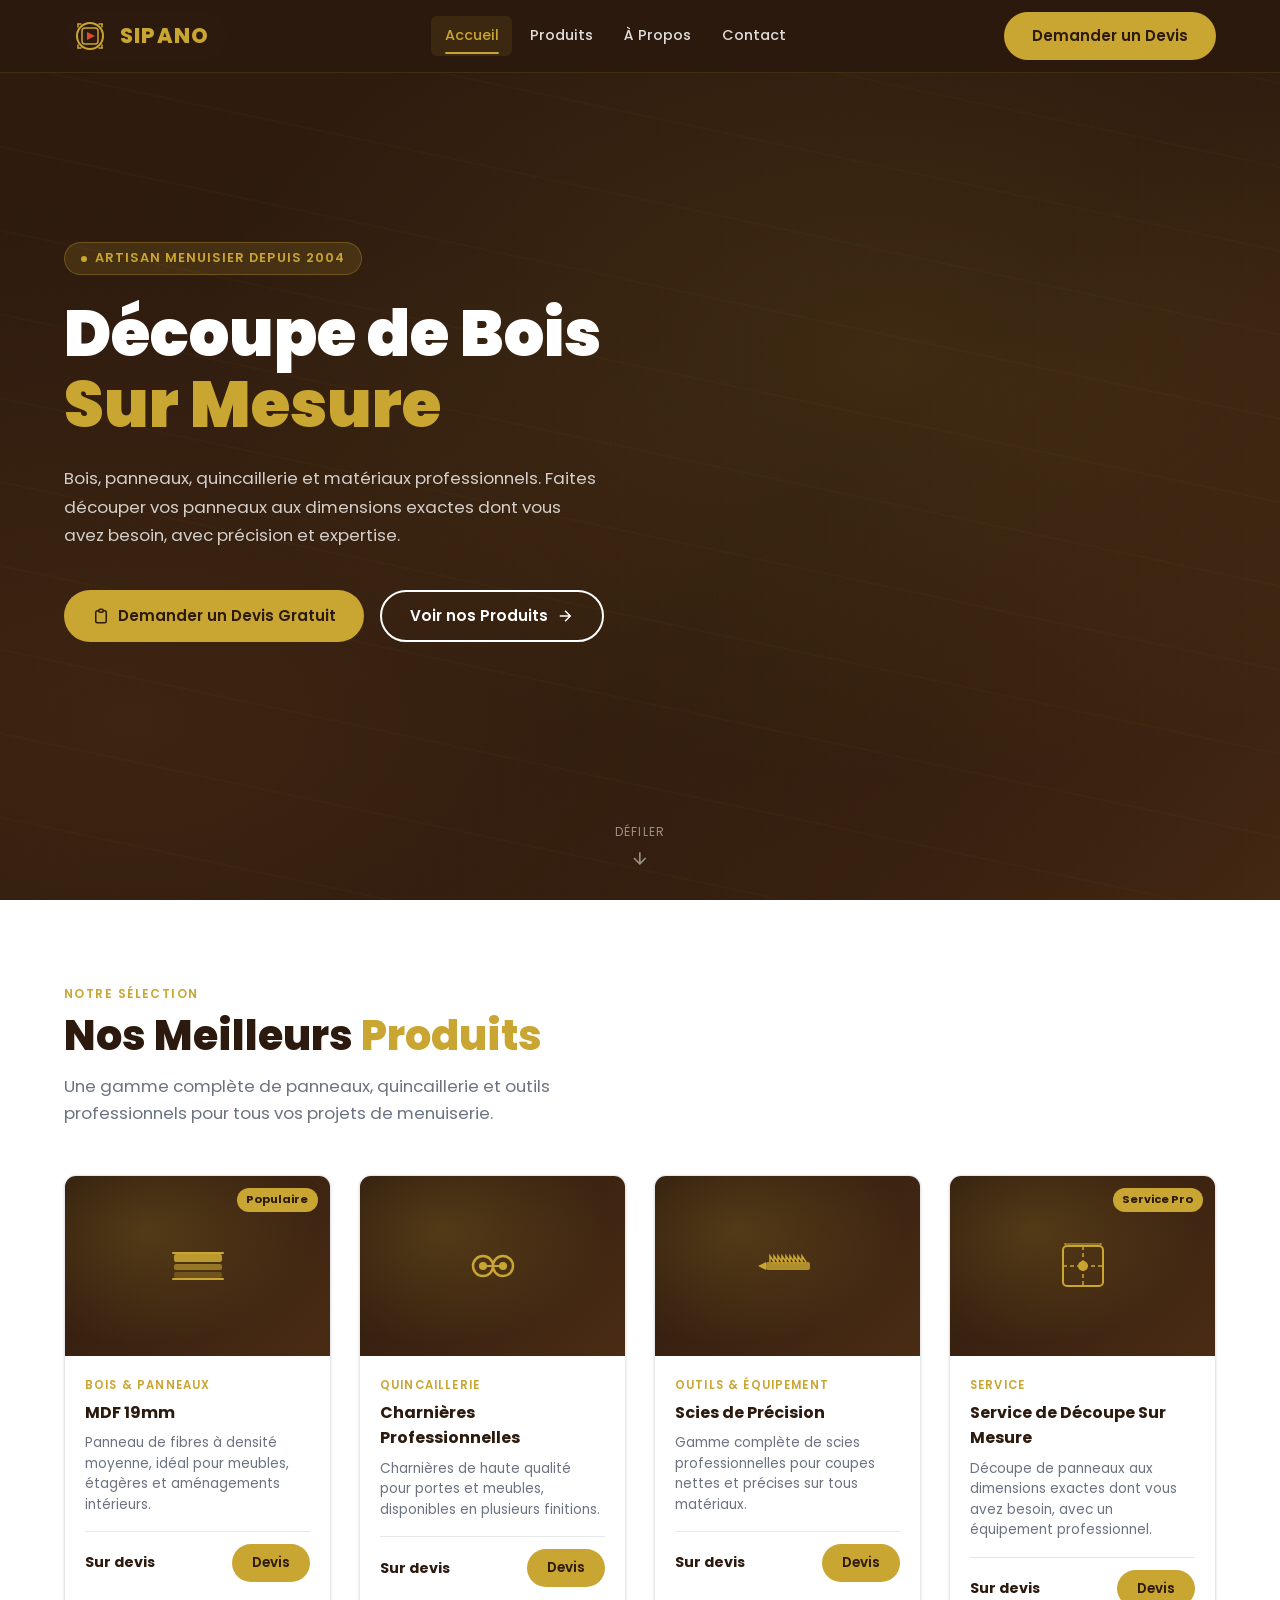
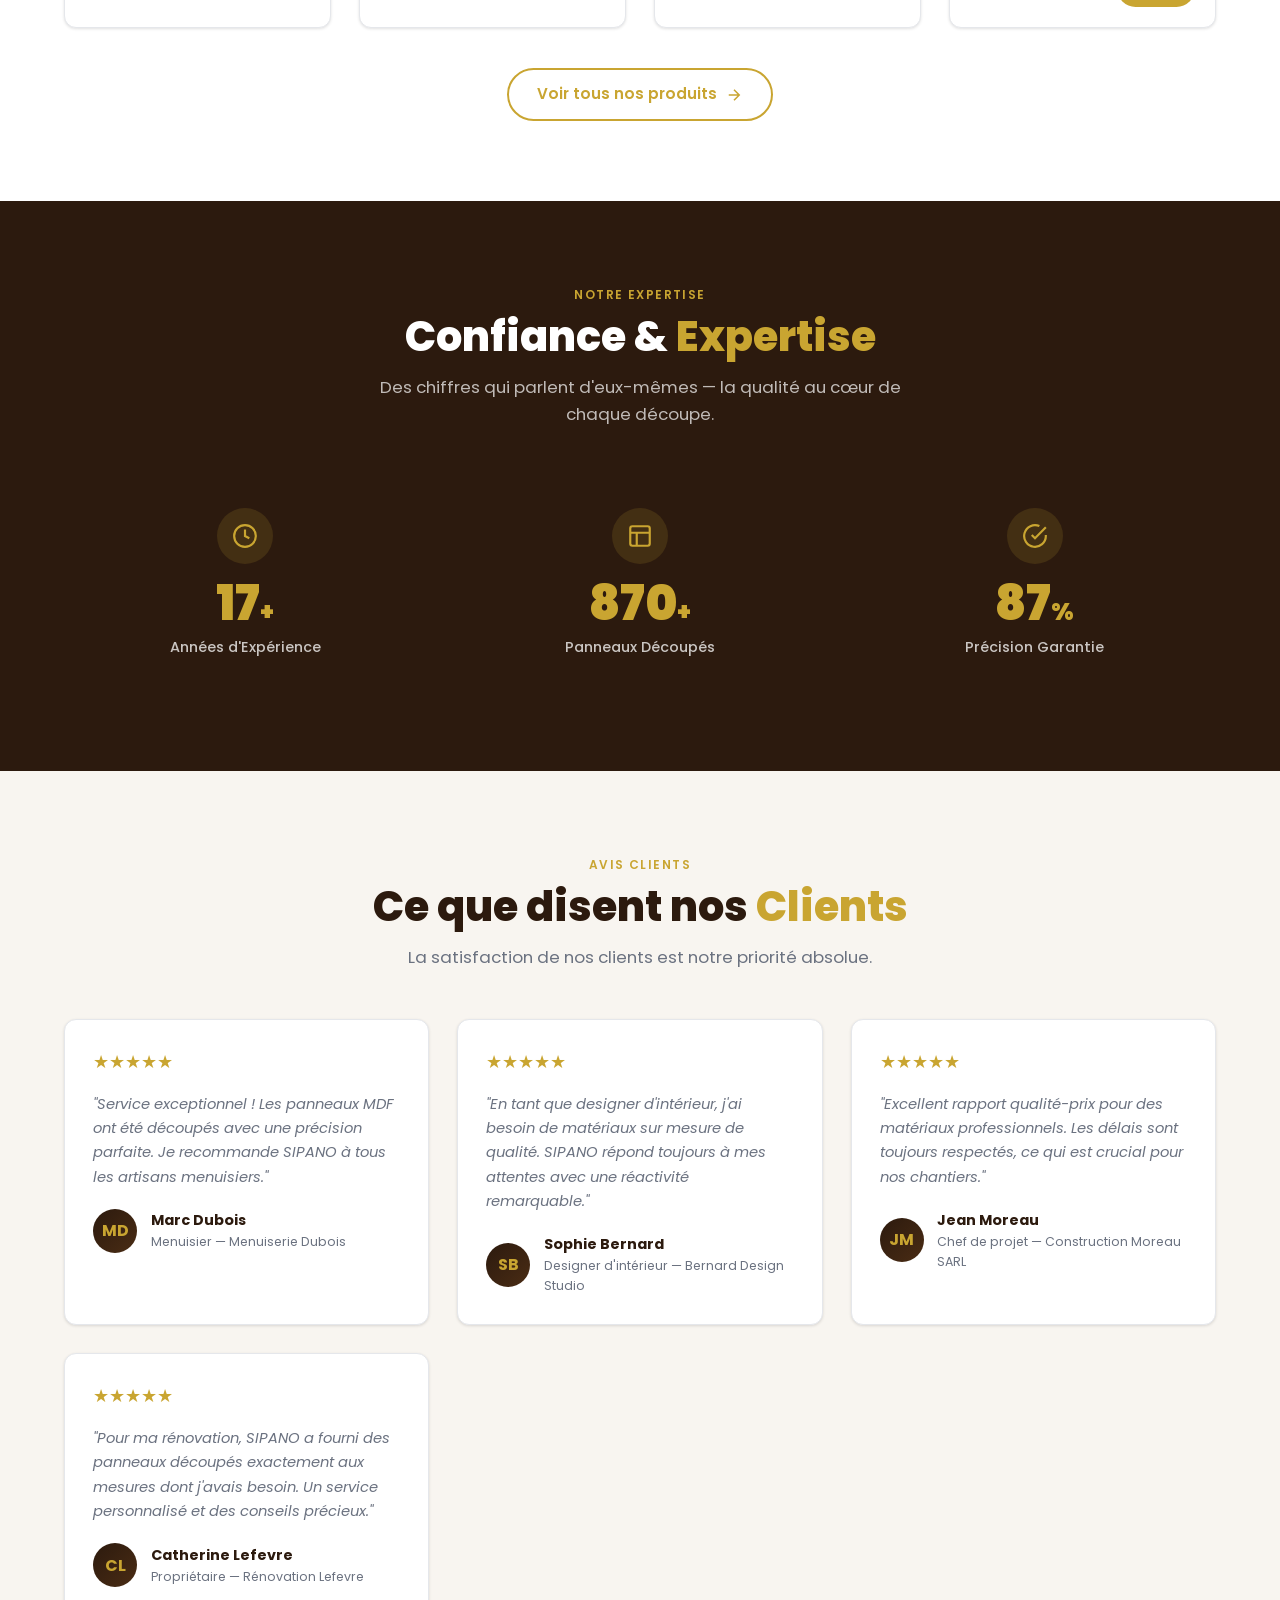
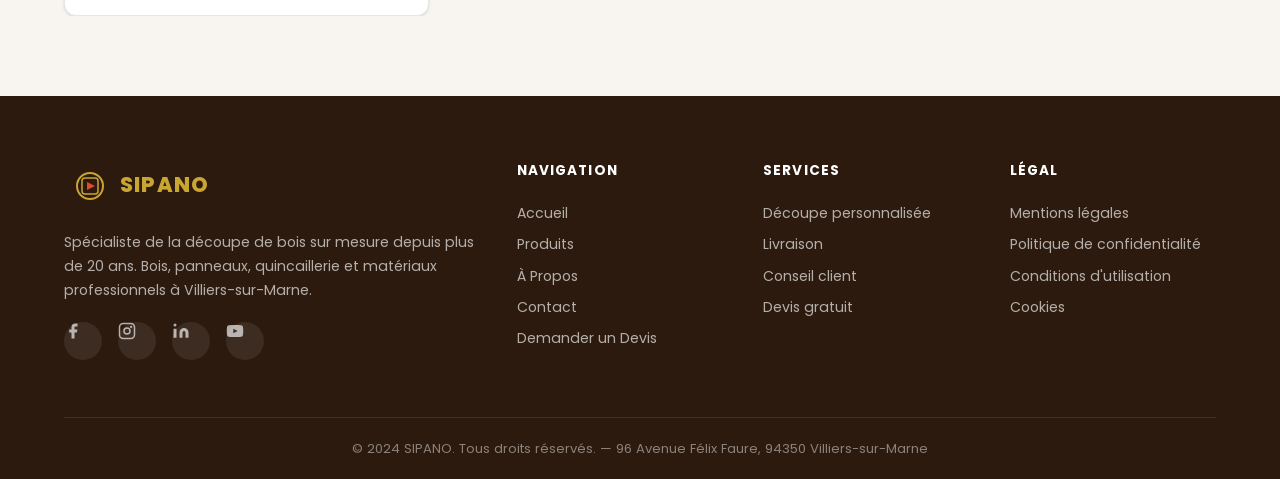
==== commit 0e499fc5: "feat(sipano): multi-bloc configurateur, chants par pièce, refonte page contact - contact.html : conf" ====
--- a/sipano/index.html
+++ b/sipano/index.html
@@ -94,11 +94,11 @@
         </a>
       </div>
 
-      <div class="scroll-indicator" aria-hidden="true">
-        <span>Défiler</span>
-        <svg width="20" height="20" viewBox="0 0 24 24" fill="none" stroke="currentColor" stroke-width="2"><path d="M12 5v14M5 12l7 7 7-7"/></svg>
-      </div>
-    </div>
+    </div>
+  </div>
+  <div class="scroll-indicator" aria-hidden="true">
+    <span>Défiler</span>
+    <svg width="20" height="20" viewBox="0 0 24 24" fill="none" stroke="currentColor" stroke-width="2"><path d="M12 5v14M5 12l7 7 7-7"/></svg>
   </div>
 </section>
 
--- a/sipano/css/style.css
+++ b/sipano/css/style.css
@@ -45,6 +45,7 @@
 html {
   scroll-behavior: smooth;
   font-size: 16px;
+  overflow-x: hidden;
 }
 
 body {
@@ -94,9 +95,11 @@
    Container
    ============================================================ */
 .container {
+  width: 100%;
   max-width: var(--container-max);
   margin: 0 auto;
   padding: 0 var(--container-pad);
+  overflow: hidden;
 }
 
 /* ============================================================
@@ -607,7 +610,7 @@
 }
 .footer-col a:hover { color: var(--color-gold); }
 
-.social-icons { display: flex; gap: .65rem; flex-wrap: wrap; }
+.social-icons { display: flex; justify-content: flex-start; gap: 1rem; flex-wrap: wrap; }
 
 .social-icon {
   width: 38px; height: 38px;
@@ -730,6 +733,10 @@
 }
 
 .scroll-indicator {
+  position: absolute;
+  bottom: 2rem;
+  left: 50%;
+  transform: translateX(-50%);
   display: inline-flex;
   flex-direction: column;
   align-items: center;
@@ -1126,8 +1133,11 @@
   .stats-grid { grid-template-columns: repeat(2, 1fr); }
   .testimonials-grid { grid-template-columns: 1fr; }
   .footer-grid { grid-template-columns: 1fr; gap: 2rem; }
-  .form-row { grid-template-columns: 1fr 1fr; }
+  .form-row { flex-direction: column; display: flex; }
   .config-body { padding: 1.75rem 1.25rem; }
+  .config-nav .btn { width: 100%; justify-content: center; }
+  .config-nav { flex-wrap: wrap; gap: .75rem; }
+  .bloc-materiau { padding: 1rem; }
 }
 
 @media (max-width: 480px) {
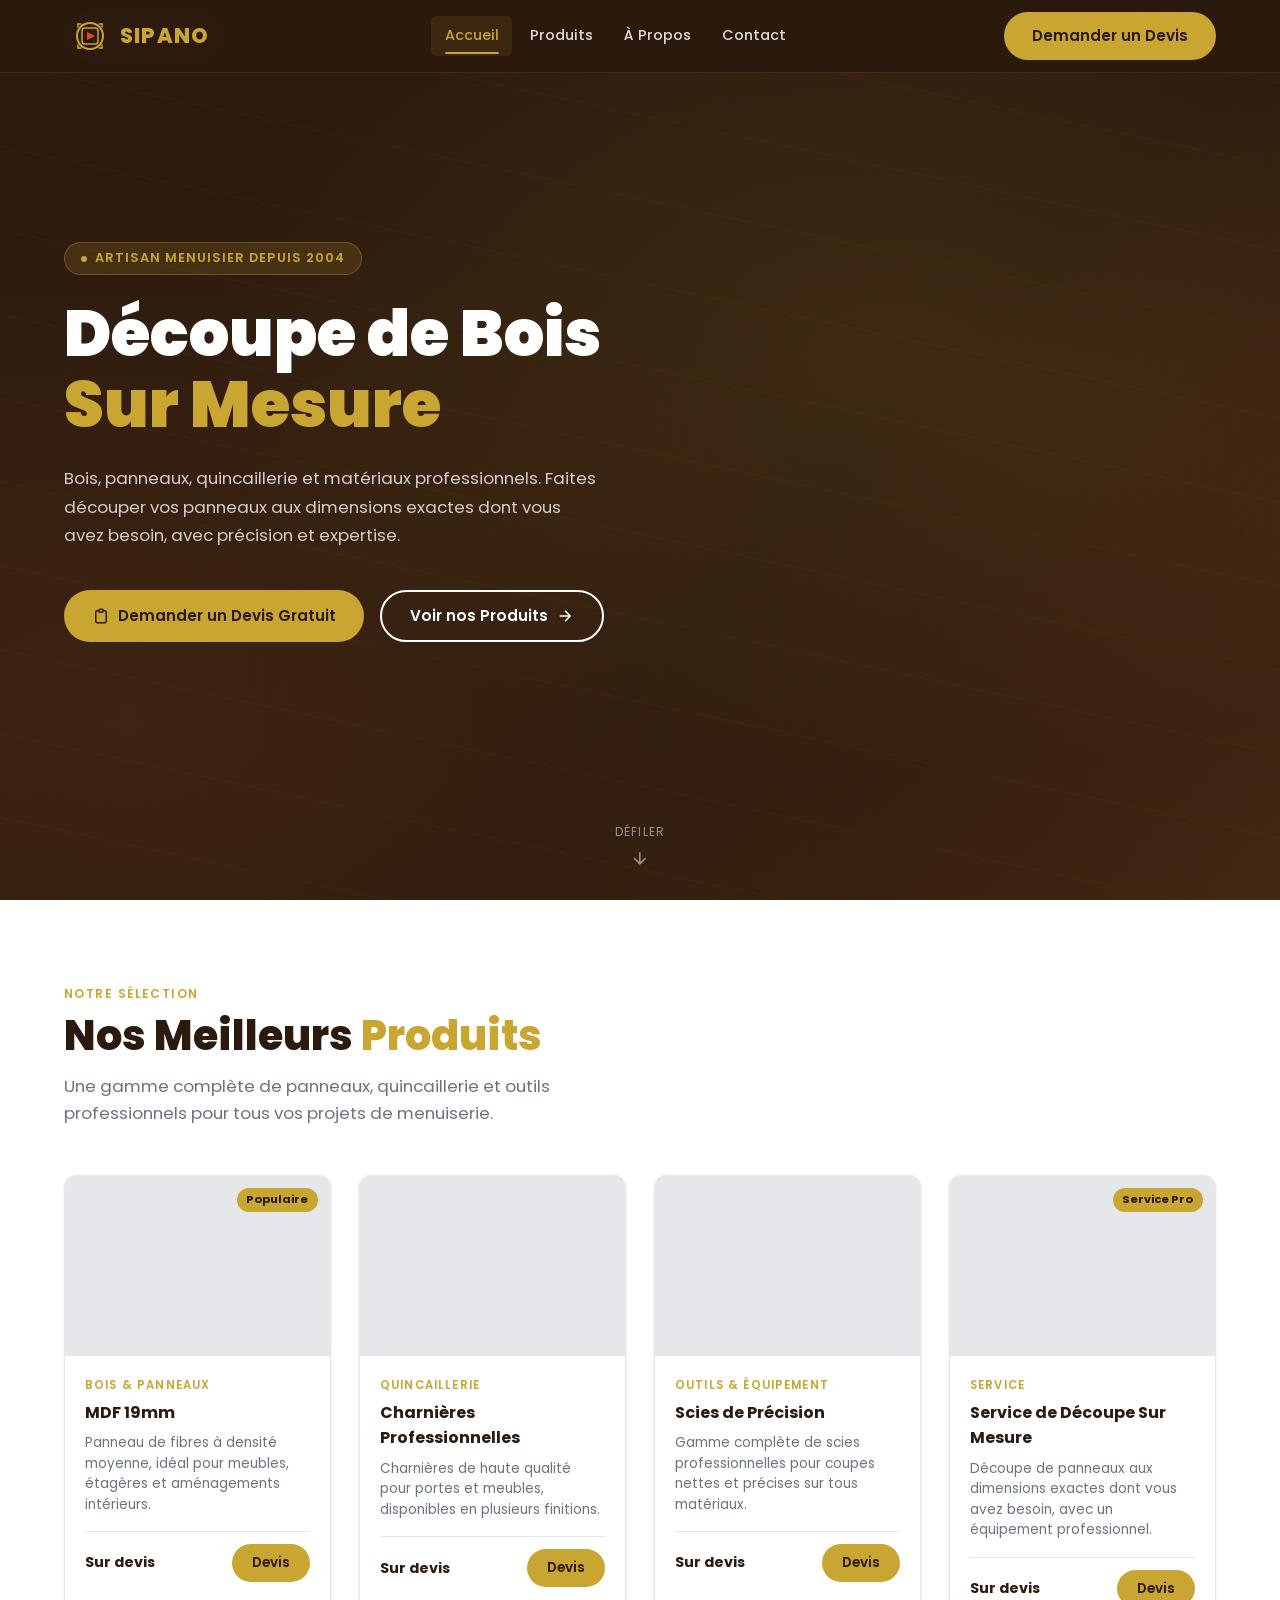
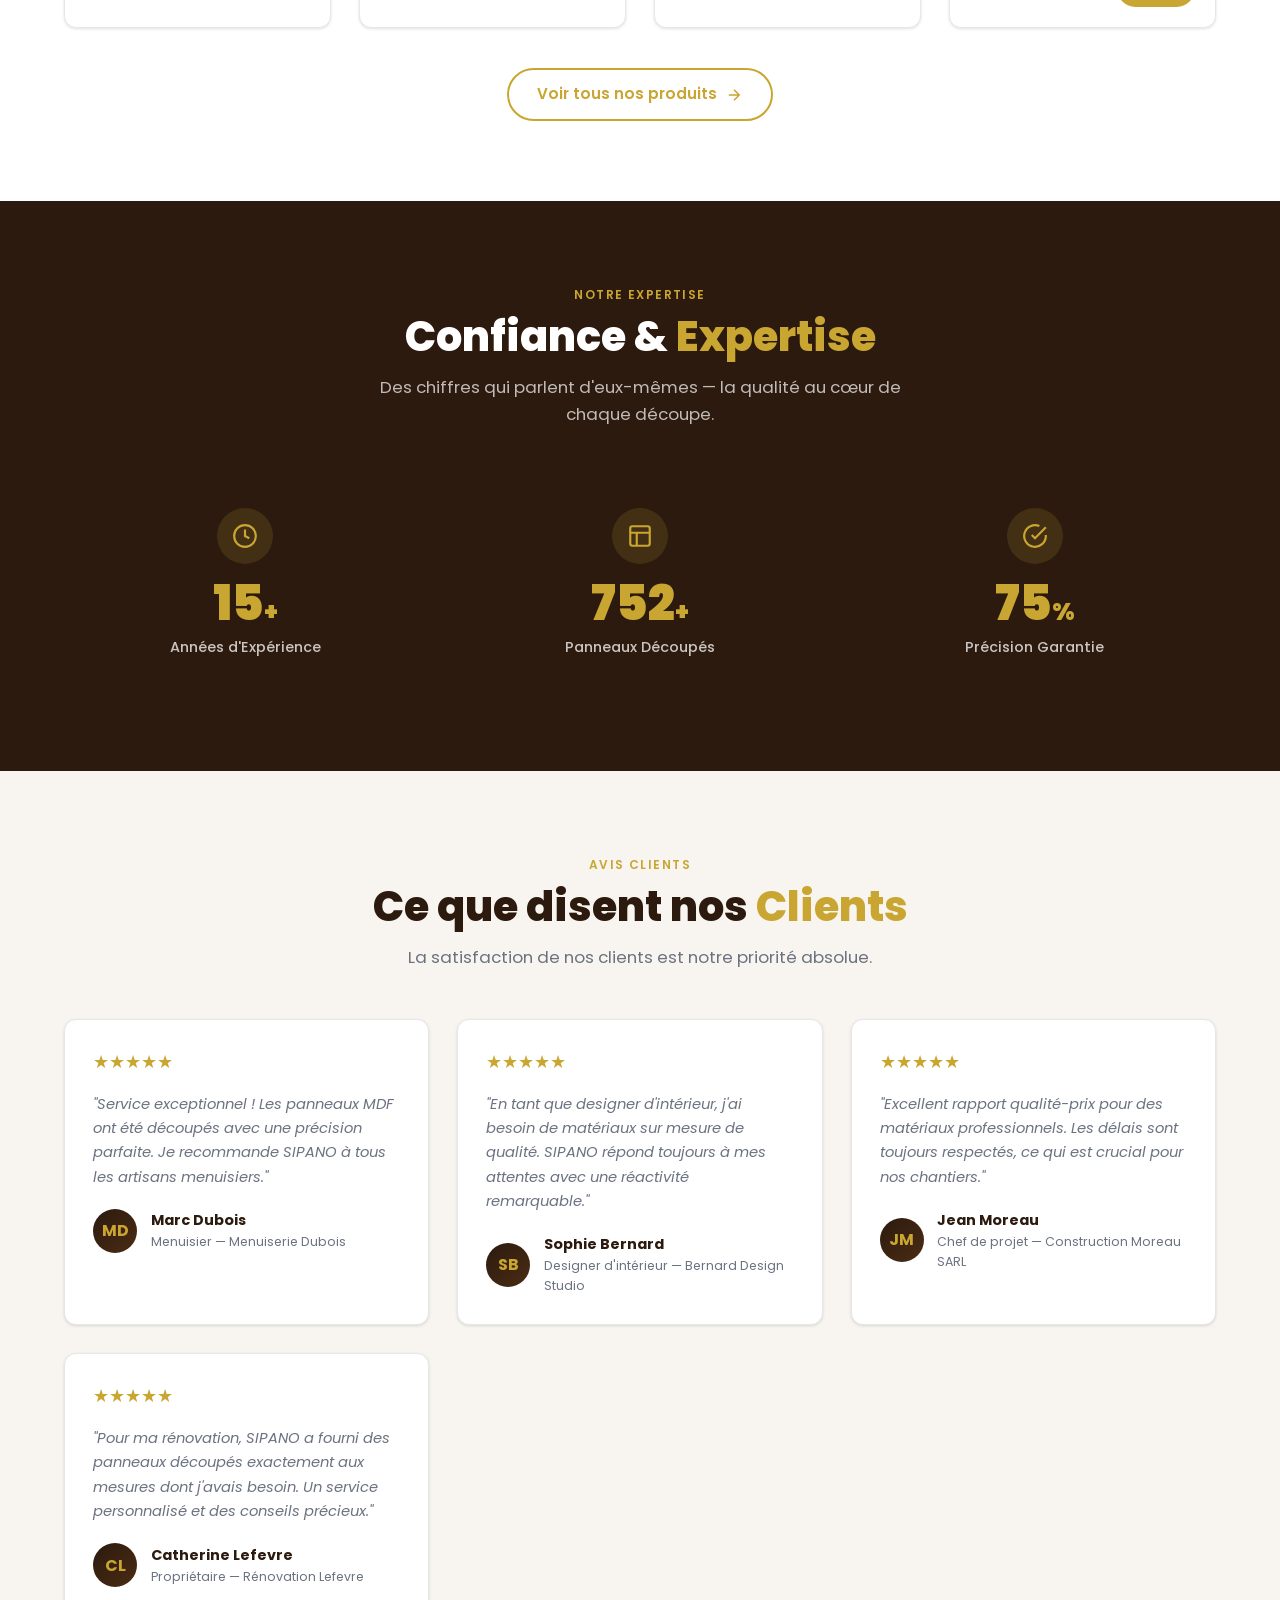
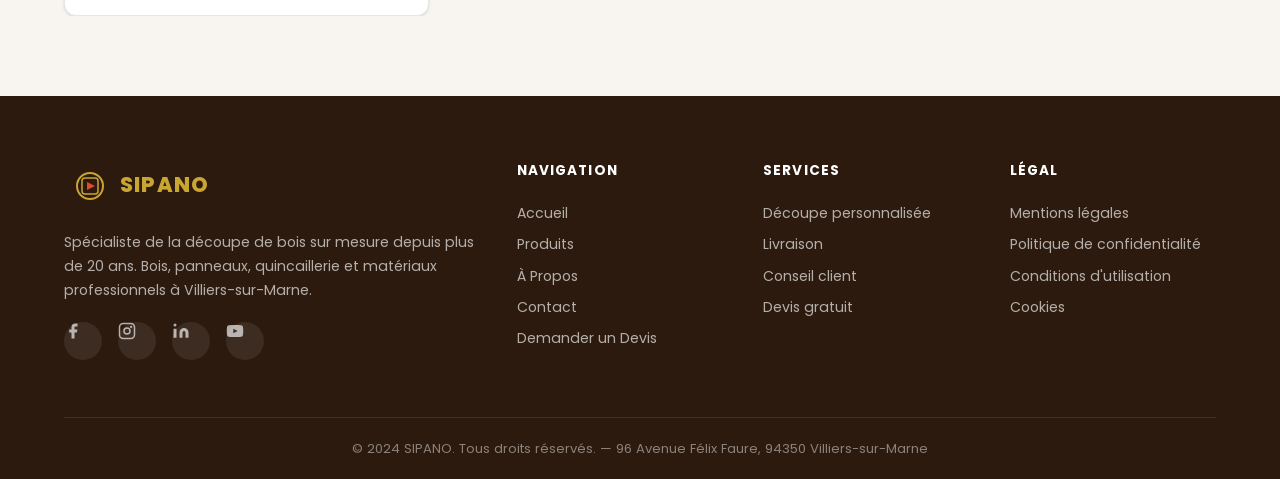
==== commit a5edffdd: "feat(sipano): remplacement SVG par vraies photos produits sur la homepage - 4 cartes produits utilis" ====
--- a/sipano/index.html
+++ b/sipano/index.html
@@ -117,15 +117,10 @@
 
       <!-- MDF 19mm -->
       <article class="product-card fade-in-up" aria-label="MDF 19mm">
-        <div class="product-card__image">
+        <div class="product-card__image product-card__image--photo">
           <span class="product-card__badge">Populaire</span>
-          <svg width="64" height="64" viewBox="0 0 64 64" fill="none" aria-hidden="true">
-            <rect x="8" y="20" width="48" height="8" rx="2" fill="#C9A531" opacity=".9"/>
-            <rect x="8" y="30" width="48" height="6" rx="2" fill="#C9A531" opacity=".6"/>
-            <rect x="8" y="38" width="48" height="6" rx="2" fill="#C9A531" opacity=".3"/>
-            <rect x="6" y="18" width="52" height="2" rx="1" fill="#C9A531"/>
-            <rect x="6" y="44" width="52" height="2" rx="1" fill="#C9A531"/>
-          </svg>
+          <img src="images/produits/mdf-19mm.jpg" alt="Panneau MDF 19mm" loading="lazy"
+               onerror="this.style.display='none'">
         </div>
         <div class="product-card__body">
           <p class="product-card__category">Bois &amp; Panneaux</p>
@@ -140,14 +135,9 @@
 
       <!-- Charnières -->
       <article class="product-card fade-in-up" aria-label="Charnières Professionnelles">
-        <div class="product-card__image">
-          <svg width="64" height="64" viewBox="0 0 64 64" fill="none" aria-hidden="true">
-            <circle cx="22" cy="32" r="10" stroke="#C9A531" stroke-width="2.5" fill="none"/>
-            <circle cx="42" cy="32" r="10" stroke="#C9A531" stroke-width="2.5" fill="none"/>
-            <circle cx="22" cy="32" r="4" fill="#C9A531"/>
-            <circle cx="42" cy="32" r="4" fill="#C9A531"/>
-            <line x1="22" y1="32" x2="42" y2="32" stroke="#C9A531" stroke-width="2"/>
-          </svg>
+        <div class="product-card__image product-card__image--photo">
+          <img src="images/produits/charnieres.jpg" alt="Charnières professionnelles" loading="lazy"
+               onerror="this.style.display='none'">
         </div>
         <div class="product-card__body">
           <p class="product-card__category">Quincaillerie</p>
@@ -162,13 +152,9 @@
 
       <!-- Scies -->
       <article class="product-card fade-in-up" aria-label="Scies de Précision">
-        <div class="product-card__image">
-          <svg width="64" height="64" viewBox="0 0 64 64" fill="none" aria-hidden="true">
-            <rect x="10" y="28" width="44" height="8" rx="2" fill="#C9A531" opacity=".8"/>
-            <polygon points="10,28 10,36 2,32" fill="#C9A531"/>
-            <!-- teeth -->
-            <path d="M14 28 L14 22 L18 28 L18 22 L22 28 L22 22 L26 28 L26 22 L30 28 L30 22 L34 28 L34 22 L38 28 L38 22 L42 28 L42 22 L46 28 L46 22 L50 28" stroke="#C9A531" stroke-width="1.5" fill="none"/>
-          </svg>
+        <div class="product-card__image product-card__image--photo">
+          <img src="images/produits/scie-precision.jpg" alt="Scie de précision Bosch" loading="lazy"
+               onerror="this.style.display='none'">
         </div>
         <div class="product-card__body">
           <p class="product-card__category">Outils &amp; Équipement</p>
@@ -183,19 +169,10 @@
 
       <!-- Service découpe -->
       <article class="product-card fade-in-up" aria-label="Service de Découpe Sur Mesure">
-        <div class="product-card__image">
+        <div class="product-card__image product-card__image--photo">
           <span class="product-card__badge">Service Pro</span>
-          <svg width="64" height="64" viewBox="0 0 64 64" fill="none" aria-hidden="true">
-            <rect x="12" y="12" width="40" height="40" rx="4" stroke="#C9A531" stroke-width="2" fill="none"/>
-            <!-- Crosshair -->
-            <line x1="32" y1="12" x2="32" y2="52" stroke="#C9A531" stroke-width="1.5" stroke-dasharray="4 3"/>
-            <line x1="12" y1="32" x2="52" y2="32" stroke="#C9A531" stroke-width="1.5" stroke-dasharray="4 3"/>
-            <circle cx="32" cy="32" r="5" fill="#C9A531"/>
-            <!-- Dimension arrows -->
-            <path d="M14 10 L50 10" stroke="#C9A531" stroke-width="1"/>
-            <path d="M14 9 L14 11" stroke="#C9A531" stroke-width="1"/>
-            <path d="M50 9 L50 11" stroke="#C9A531" stroke-width="1"/>
-          </svg>
+          <img src="images/produits/decoupe-sur-mesure.jpg" alt="Machine de découpe sur mesure Striebig" loading="lazy"
+               onerror="this.style.display='none'">
         </div>
         <div class="product-card__body">
           <p class="product-card__category">Service</p>
--- a/sipano/css/style.css
+++ b/sipano/css/style.css
@@ -406,6 +406,19 @@
 }
 
 .product-card__image svg { position: relative; z-index: 1; }
+
+.product-card__image--photo {
+  background: var(--color-gray-light);
+  padding: 0;
+}
+.product-card__image--photo::before { display: none; }
+.product-card__image--photo img {
+  width: 100%;
+  height: 100%;
+  object-fit: cover;
+  display: block;
+  transition: transform .4s ease;
+}
 
 .product-card__badge {
   position: absolute;
